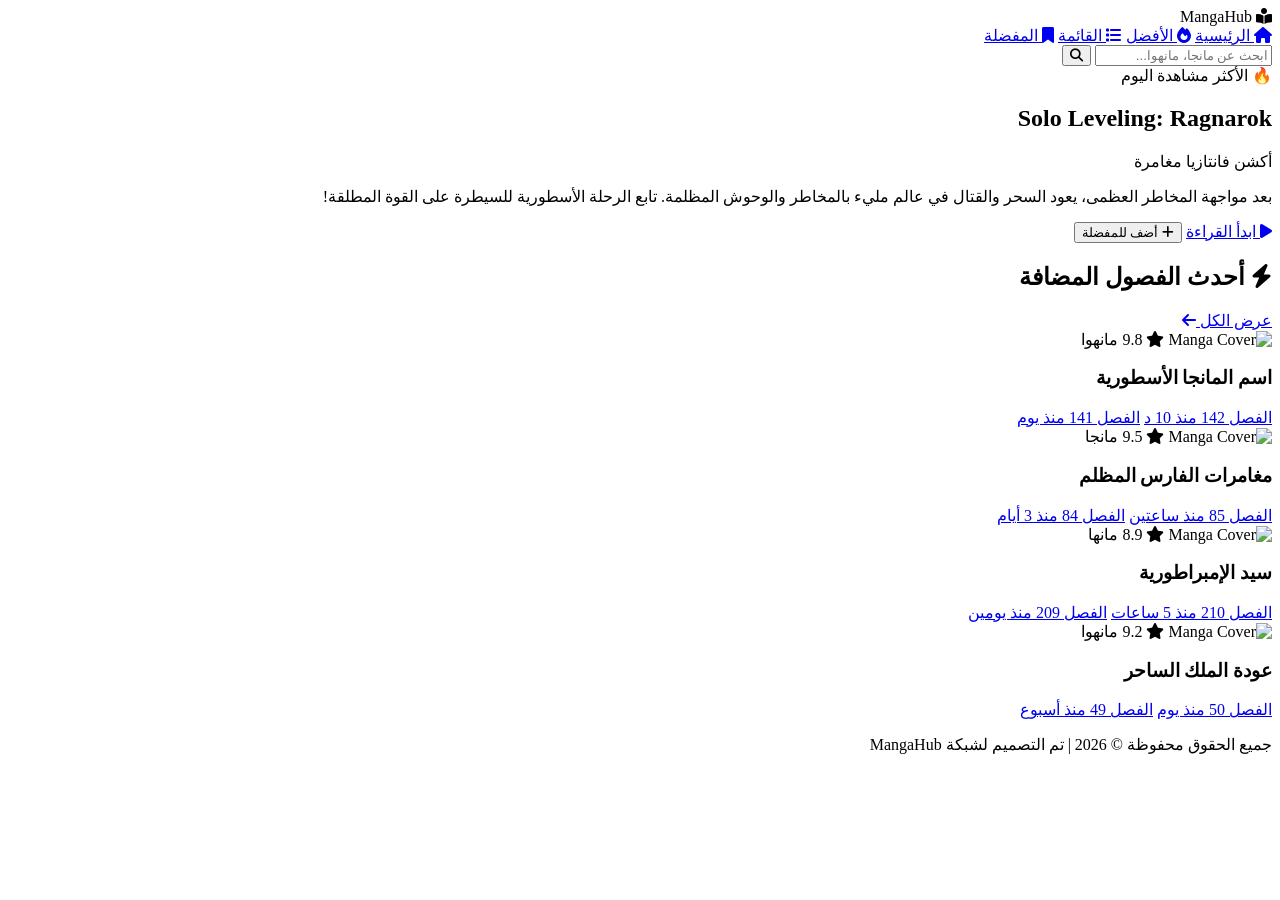
==== index.html @ 069391b8 "Create index.html" ====
<!DOCTYPE html>
<html lang="ar" dir="rtl">
<head>
    <meta charset="UTF-8">
    <meta name="viewport" content="width=device-width, initial-scale=1.0">
    <title>عالم المانجا | Manga World</title>
    <!-- ملف التنسيق الخارجي -->
    <link rel="stylesheet" href="style.css">
    <!-- مكتبة الأيقونات FontAwesome -->
    <link rel="stylesheet" href="https://cdnjs.cloudflare.com/ajax/libs/font-awesome/6.4.0/css/all.min.css">
</head>
<body>

    <!-- الهيدر / شريط التنقل -->
    <header class="navbar">
        <div class="logo">
            <i class="fa-solid fa-book-open-reader"></i>
            <span>Manga<span>Hub</span></span>
        </div>
        <nav class="nav-links">
            <a href="#" class="active"><i class="fa-solid fa-house"></i> الرئيسية</a>
            <a href="#"><i class="fa-solid fa-fire"></i> الأفضل</a>
            <a href="#"><i class="fa-solid fa-list"></i> القائمة</a>
            <a href="#"><i class="fa-solid fa-bookmark"></i> المفضلة</a>
        </nav>
        <div class="search-bar">
            <input type="text" id="searchInput" placeholder="ابحث عن مانجا، مانهوا...">
            <button id="searchBtn"><i class="fa-solid fa-magnifying-glass"></i></button>
        </div>
    </header>

    <!-- قسم المانجا المميزة (Hero Section) -->
    <section class="hero">
        <div class="hero-overlay"></div>
        <div class="hero-content">
            <span class="badge">🔥 الأكثر مشاهدة اليوم</span>
            <h1>Solo Leveling: Ragnarok</h1>
            <p class="genres"><span>أكشن</span> <span>فانتازيا</span> <span>مغامرة</span></p>
            <p class="description">
                بعد مواجهة المخاطر العظمى، يعود السحر والقتال في عالم مليء بالمخاطر والوحوش المظلمة. تابع الرحلة الأسطورية للسيطرة على القوة المطلقة!
            </p>
            <div class="hero-buttons">
                <a href="#" class="btn btn-primary"><i class="fa-solid fa-play"></i> ابدأ القراءة</a>
                <button class="btn btn-secondary bookmark-btn"><i class="fa-solid fa-plus"></i> أضف للمفضلة</button>
            </div>
        </div>
    </section>

    <!-- قسم شبكة المانجا (Latest Releases) -->
    <main class="container">
        <div class="section-header">
            <h2><i class="fa-solid fa-bolt"></i> أحدث الفصول المضافة</h2>
            <a href="#" class="view-all">عرض الكل <i class="fa-solid fa-arrow-left"></i></a>
        </div>

        <div class="manga-grid">
            <!-- كارت مانجا 1 -->
            <div class="manga-card">
                <div class="card-image">
                    <img src="https://picsum.photos/300/420?random=1" alt="Manga Cover">
                    <span class="rating"><i class="fa-solid fa-star"></i> 9.8</span>
                    <span class="type-tag">مانهوا</span>
                </div>
                <div class="card-info">
                    <h3>اسم المانجا الأسطورية</h3>
                    <div class="chapters-list">
                        <a href="#">الفصل 142 <span class="time">منذ 10 د</span></a>
                        <a href="#">الفصل 141 <span class="time">منذ يوم</span></a>
                    </div>
                </div>
            </div>

            <!-- كارت مانجا 2 -->
            <div class="manga-card">
                <div class="card-image">
                    <img src="https://picsum.photos/300/420?random=2" alt="Manga Cover">
                    <span class="rating"><i class="fa-solid fa-star"></i> 9.5</span>
                    <span class="type-tag">مانجا</span>
                </div>
                <div class="card-info">
                    <h3>مغامرات الفارس المظلم</h3>
                    <div class="chapters-list">
                        <a href="#">الفصل 85 <span class="time">منذ ساعتين</span></a>
                        <a href="#">الفصل 84 <span class="time">منذ 3 أيام</span></a>
                    </div>
                </div>
            </div>

            <!-- كارت مانجا 3 -->
            <div class="manga-card">
                <div class="card-image">
                    <img src="https://picsum.photos/300/420?random=3" alt="Manga Cover">
                    <span class="rating"><i class="fa-solid fa-star"></i> 8.9</span>
                    <span class="type-tag">مانها</span>
                </div>
                <div class="card-info">
                    <h3>سيد الإمبراطورية</h3>
                    <div class="chapters-list">
                        <a href="#">الفصل 210 <span class="time">منذ 5 ساعات</span></a>
                        <a href="#">الفصل 209 <span class="time">منذ يومين</span></a>
                    </div>
                </div>
            </div>

            <!-- كارت مانجا 4 -->
            <div class="manga-card">
                <div class="card-image">
                    <img src="https://picsum.photos/300/420?random=4" alt="Manga Cover">
                    <span class="rating"><i class="fa-solid fa-star"></i> 9.2</span>
                    <span class="type-tag">مانهوا</span>
                </div>
                <div class="card-info">
                    <h3>عودة الملك الساحر</h3>
                    <div class="chapters-list">
                        <a href="#">الفصل 50 <span class="time">منذ يوم</span></a>
                        <a href="#">الفصل 49 <span class="time">منذ أسبوع</span></a>
                    </div>
                </div>
            </div>
        </div>
    </main>

    <!-- الفوتر -->
    <footer>
        <p>جميع الحقوق محفوظة &copy; 2026 | تم التصميم لشبكة MangaHub</p>
    </footer>

    <!-- ملف السكريبت الخارجي -->
    <script src="script.js"></script>
</body>
              </html>
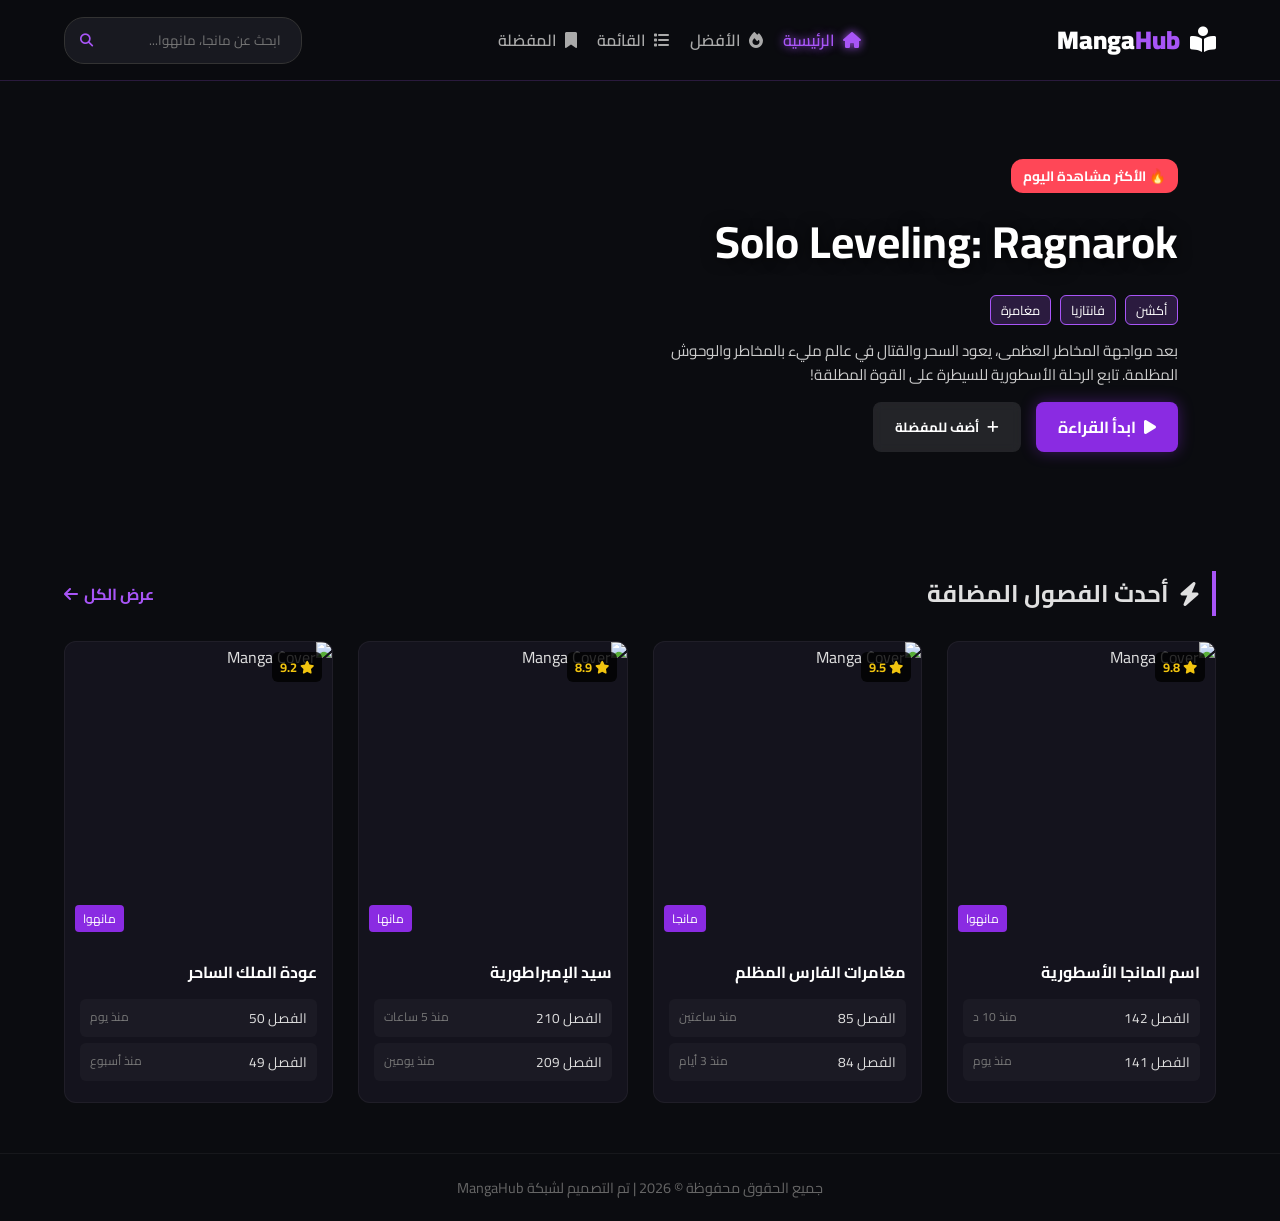
==== commit cac90d72: "Update index.html" ====
--- a/index.html
+++ b/index.html
@@ -128,4 +128,4 @@
     <!-- ملف السكريبت الخارجي -->
     <script src="script.js"></script>
 </body>
-              </html>
+</html>
--- a/style.css
+++ b/style.css
@@ -0,0 +1,312 @@
+@import url('https://fonts.googleapis.com/css2?family=Cairo:wght@400;600;700;900&display=swap');
+
+:root {
+    --bg-color: #0b0c10;
+    --card-bg: rgba(25, 22, 34, 0.75);
+    --primary-purple: #8a2be2;
+    --neon-glow: #a855f7;
+    --text-color: #e0e0e0;
+    --accent-red: #ff4757;
+}
+
+* {
+    box-sizing: border-box;
+    margin: 0;
+    padding: 0;
+    font-family: 'Cairo', sans-serif;
+}
+
+body {
+    background-color: var(--bg-color);
+    color: var(--text-color);
+    overflow-x: hidden;
+}
+
+/* Navbar */
+.navbar {
+    display: flex;
+    justify-content: space-between;
+    align-items: center;
+    padding: 1rem 5%;
+    background: rgba(11, 12, 16, 0.85);
+    backdrop-filter: blur(12px);
+    position: sticky;
+    top: 0;
+    z-index: 1000;
+    border-bottom: 1px solid rgba(168, 85, 247, 0.2);
+}
+
+.logo {
+    font-size: 1.6rem;
+    font-weight: 900;
+    color: #fff;
+    display: flex;
+    align-items: center;
+    gap: 10px;
+}
+
+.logo span span {
+    color: var(--neon-glow);
+}
+
+.nav-links {
+    display: flex;
+    gap: 20px;
+}
+
+.nav-links a {
+    color: #aaa;
+    text-decoration: none;
+    font-weight: 600;
+    transition: 0.3s;
+    display: flex;
+    align-items: center;
+    gap: 8px;
+}
+
+.nav-links a:hover, .nav-links a.active {
+    color: var(--neon-glow);
+    text-shadow: 0 0 10px var(--neon-glow);
+}
+
+.search-bar {
+    display: flex;
+    background: #181920;
+    border: 1px solid #333;
+    border-radius: 20px;
+    padding: 5px 15px;
+}
+
+.search-bar input {
+    background: transparent;
+    border: none;
+    outline: none;
+    color: #fff;
+    padding: 5px;
+}
+
+.search-bar button {
+    background: transparent;
+    border: none;
+    color: var(--neon-glow);
+    cursor: pointer;
+}
+
+/* Hero Section */
+.hero {
+    position: relative;
+    height: 450px;
+    background: url('https://picsum.photos/1200/500?random=10') center/cover no-repeat;
+    display: flex;
+    align-items: center;
+    padding: 0 8%;
+    margin-bottom: 40px;
+}
+
+.hero-overlay {
+    position: absolute;
+    top: 0; left: 0; right: 0; bottom: 0;
+    background: linear-gradient(90deg, var(--bg-color) 20%, rgba(11,12,16,0.6) 60%, transparent 100%);
+}
+
+.hero-content {
+    position: relative;
+    z-index: 2;
+    max-width: 550px;
+}
+
+.badge {
+    background: var(--accent-red);
+    color: #fff;
+    padding: 4px 12px;
+    border-radius: 12px;
+    font-size: 0.85rem;
+    font-weight: bold;
+}
+
+.hero-content h1 {
+    font-size: 2.8rem;
+    margin: 10px 0;
+    color: #fff;
+    text-shadow: 0 0 15px rgba(0,0,0,0.8);
+}
+
+.genres span {
+    background: rgba(168, 85, 247, 0.2);
+    border: 1px solid var(--neon-glow);
+    color: #fff;
+    padding: 2px 10px;
+    border-radius: 6px;
+    font-size: 0.8rem;
+    margin-left: 5px;
+}
+
+.description {
+    color: #ccc;
+    margin: 15px 0;
+    font-size: 0.95rem;
+    line-height: 1.6;
+}
+
+.hero-buttons {
+    display: flex;
+    gap: 15px;
+}
+
+.btn {
+    padding: 10px 22px;
+    border-radius: 8px;
+    text-decoration: none;
+    font-weight: bold;
+    transition: 0.3s;
+    display: inline-flex;
+    align-items: center;
+    gap: 8px;
+    border: none;
+    cursor: pointer;
+}
+
+.btn-primary {
+    background: var(--primary-purple);
+    color: #fff;
+    box-shadow: 0 0 15px rgba(138, 43, 226, 0.4);
+}
+
+.btn-primary:hover {
+    background: var(--neon-glow);
+    box-shadow: 0 0 20px var(--neon-glow);
+}
+
+.btn-secondary {
+    background: rgba(255,255,255,0.1);
+    color: #fff;
+    backdrop-filter: blur(5px);
+}
+
+/* Grid Section */
+.container {
+    padding: 0 5%;
+}
+
+.section-header {
+    display: flex;
+    justify-content: space-between;
+    align-items: center;
+    margin-bottom: 25px;
+    border-right: 4px solid var(--neon-glow);
+    padding-right: 12px;
+}
+
+.section-header h2 {
+    display: flex;
+    align-items: center;
+    gap: 10px;
+}
+
+.view-all {
+    color: var(--neon-glow);
+    text-decoration: none;
+    font-weight: bold;
+    display: flex;
+    align-items: center;
+    gap: 6px;
+}
+
+.manga-grid {
+    display: grid;
+    grid-template-columns: repeat(auto-fill, minmax(220px, 1fr));
+    gap: 25px;
+}
+
+.manga-card {
+    background: var(--card-bg);
+    border-radius: 12px;
+    overflow: hidden;
+    border: 1px solid rgba(255,255,255,0.05);
+    transition: transform 0.3s, box-shadow 0.3s;
+}
+
+.manga-card:hover {
+    transform: translateY(-8px);
+    box-shadow: 0 10px 20px rgba(168, 85, 247, 0.2);
+    border-color: rgba(168, 85, 247, 0.4);
+}
+
+.card-image {
+    position: relative;
+    height: 300px;
+}
+
+.card-image img {
+    width: 100%;
+    height: 100%;
+    object-fit: cover;
+}
+
+.rating {
+    position: absolute;
+    top: 10px;
+    right: 10px;
+    background: rgba(0,0,0,0.8);
+    color: #f1c40f;
+    padding: 3px 8px;
+    border-radius: 6px;
+    font-size: 0.8rem;
+    font-weight: bold;
+}
+
+.type-tag {
+    position: absolute;
+    bottom: 10px;
+    left: 10px;
+    background: var(--primary-purple);
+    color: #fff;
+    padding: 2px 8px;
+    border-radius: 4px;
+    font-size: 0.75rem;
+}
+
+.card-info {
+    padding: 15px;
+}
+
+.card-info h3 {
+    font-size: 1rem;
+    color: #fff;
+    margin-bottom: 12px;
+    white-space: nowrap;
+    overflow: hidden;
+    text-overflow: ellipsis;
+}
+
+.chapters-list a {
+    display: flex;
+    justify-content: space-between;
+    background: rgba(255,255,255,0.03);
+    color: #ddd;
+    text-decoration: none;
+    padding: 6px 10px;
+    border-radius: 6px;
+    font-size: 0.85rem;
+    margin-bottom: 6px;
+    transition: 0.2s;
+}
+
+.chapters-list a:hover {
+    background: rgba(168, 85, 247, 0.2);
+    color: #fff;
+}
+
+.chapters-list .time {
+    color: #777;
+    font-size: 0.75rem;
+}
+
+footer {
+    text-align: center;
+    padding: 20px;
+    margin-top: 50px;
+    border-top: 1px solid rgba(255,255,255,0.05);
+    color: #666;
+    font-size: 0.9rem;
+}
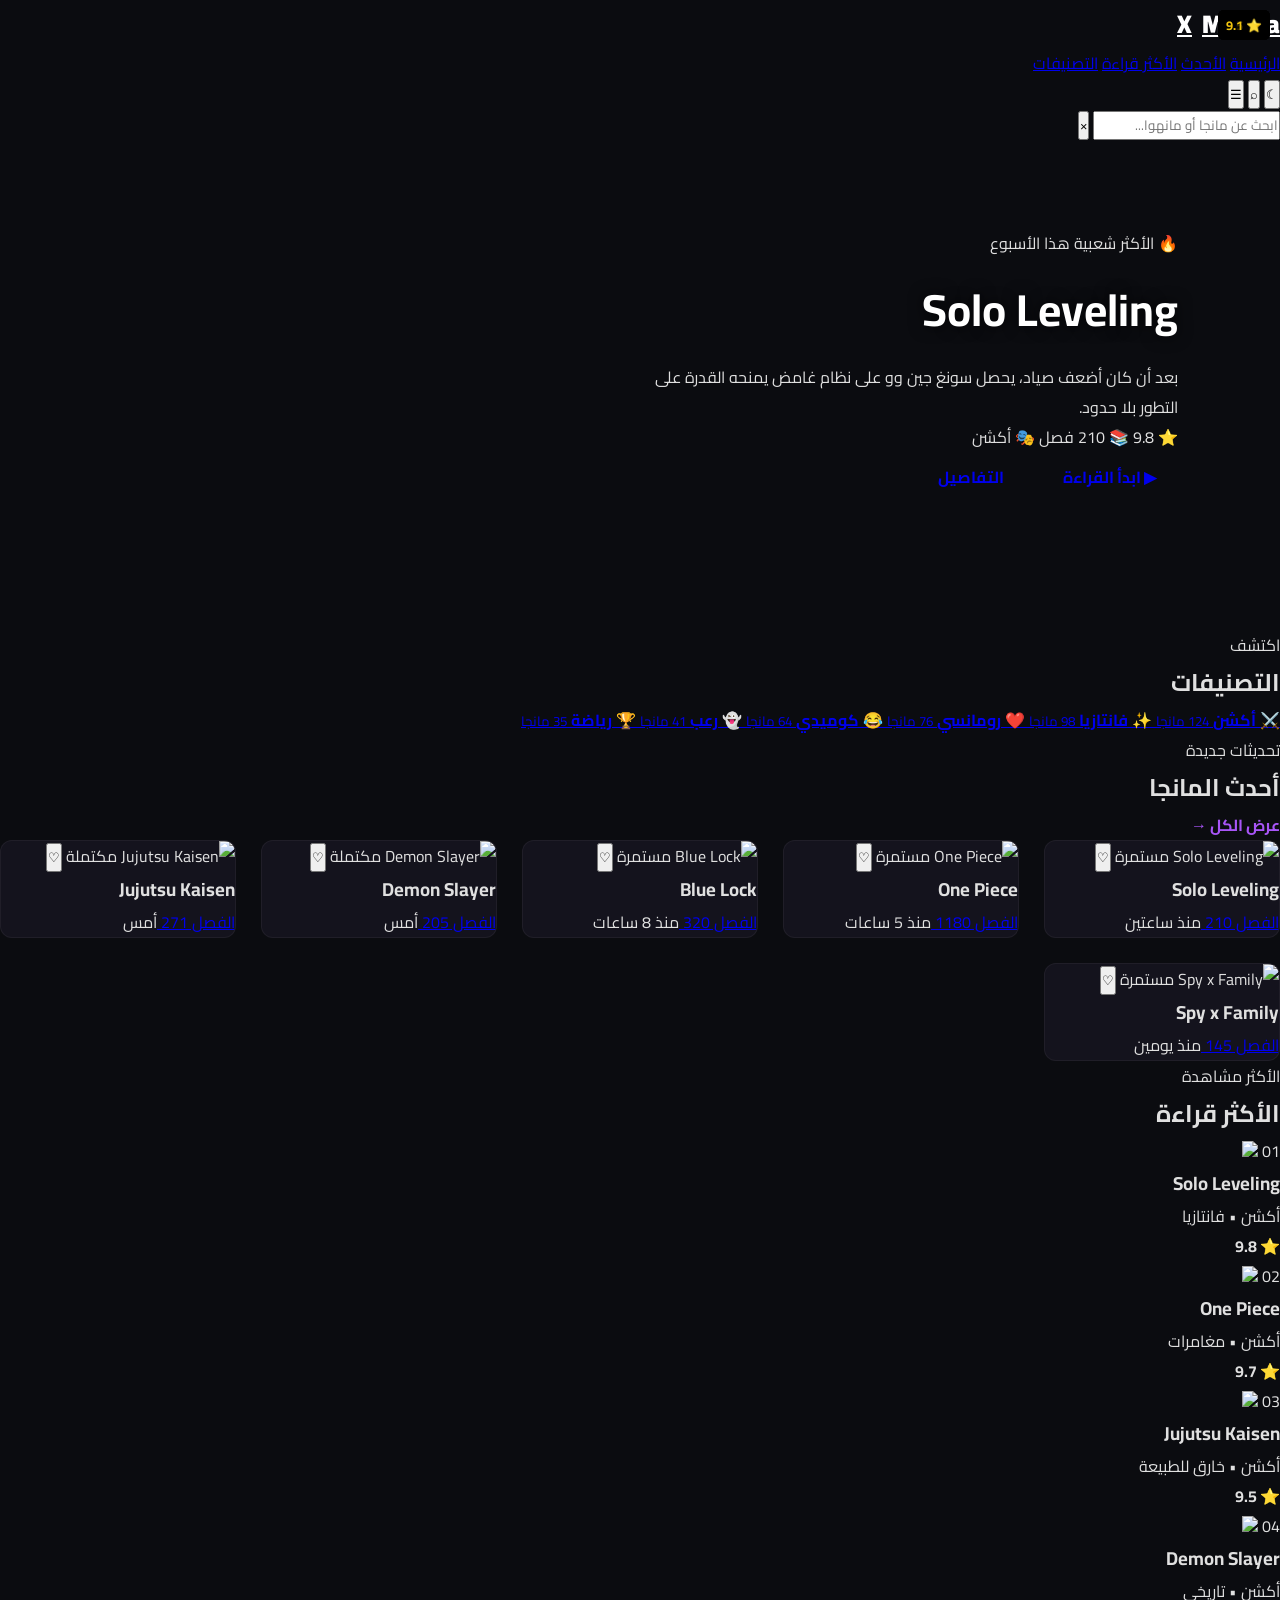
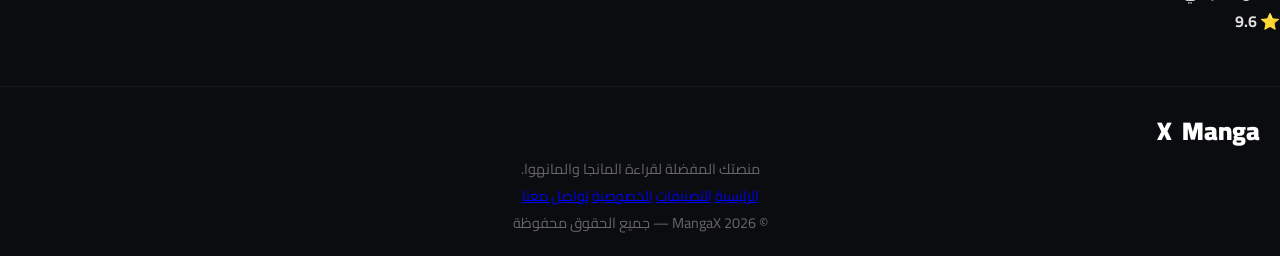
==== commit 4c15c8cc: "Update index.html" ====
--- a/index.html
+++ b/index.html
@@ -1,131 +1,628 @@
 <!DOCTYPE html>
 <html lang="ar" dir="rtl">
 <head>
-    <meta charset="UTF-8">
-    <meta name="viewport" content="width=device-width, initial-scale=1.0">
-    <title>عالم المانجا | Manga World</title>
-    <!-- ملف التنسيق الخارجي -->
-    <link rel="stylesheet" href="style.css">
-    <!-- مكتبة الأيقونات FontAwesome -->
-    <link rel="stylesheet" href="https://cdnjs.cloudflare.com/ajax/libs/font-awesome/6.4.0/css/all.min.css">
+  <meta charset="UTF-8">
+  <meta name="viewport" content="width=device-width, initial-scale=1.0">
+  <meta name="theme-color" content="#8b5cf6">
+
+  <title>MangaX - عالم المانجا</title>
+
+  <link rel="stylesheet" href="style.css">
 </head>
+
 <body>
 
-    <!-- الهيدر / شريط التنقل -->
-    <header class="navbar">
+  <!-- ================= HEADER ================= -->
+
+  <header class="header">
+
+    <div class="header-inner">
+
+      <a href="#" class="logo">
+        Manga<span>X</span>
+      </a>
+
+      <nav class="navigation">
+
+        <a href="#home" class="active">الرئيسية</a>
+        <a href="#latest">الأحدث</a>
+        <a href="#popular">الأكثر قراءة</a>
+        <a href="#categories">التصنيفات</a>
+
+      </nav>
+
+      <div class="header-actions">
+
+        <button class="icon-btn" id="themeBtn" title="تغيير المظهر">
+          ☾
+        </button>
+
+        <button class="icon-btn search-toggle" id="searchToggle">
+          ⌕
+        </button>
+
+        <button class="menu-btn" id="menuBtn">
+          ☰
+        </button>
+
+      </div>
+
+    </div>
+
+  </header>
+
+
+  <!-- ================= SEARCH ================= -->
+
+  <div class="search-panel" id="searchPanel">
+
+    <div class="search-container">
+
+      <input
+        type="text"
+        id="searchInput"
+        placeholder="ابحث عن مانجا أو مانهوا..."
+      >
+
+      <button id="clearSearch">×</button>
+
+    </div>
+
+  </div>
+
+
+  <!-- ================= HERO ================= -->
+
+  <main>
+
+    <section class="hero" id="home">
+
+      <div class="hero-background"></div>
+
+      <div class="hero-content">
+
+        <div class="hero-badge">
+          🔥 الأكثر شعبية هذا الأسبوع
+        </div>
+
+        <h1>
+          Solo Leveling
+        </h1>
+
+        <p>
+          بعد أن كان أضعف صياد، يحصل سونغ جين وو
+          على نظام غامض يمنحه القدرة على التطور
+          بلا حدود.
+        </p>
+
+        <div class="hero-info">
+
+          <span>⭐ 9.8</span>
+          <span>📚 210 فصل</span>
+          <span>🎭 أكشن</span>
+
+        </div>
+
+        <div class="hero-buttons">
+
+          <a href="reader.html" class="btn primary">
+            ▶ ابدأ القراءة
+          </a>
+
+          <a href="#details" class="btn secondary">
+            التفاصيل
+          </a>
+
+        </div>
+
+      </div>
+
+    </section>
+
+
+    <!-- ================= CATEGORIES ================= -->
+
+    <section class="section" id="categories">
+
+      <div class="section-heading">
+
+        <div>
+          <span class="small-title">اكتشف</span>
+          <h2>التصنيفات</h2>
+        </div>
+
+      </div>
+
+      <div class="category-grid">
+
+        <a href="#" class="category-card">
+          <span>⚔️</span>
+          <strong>أكشن</strong>
+          <small>124 مانجا</small>
+        </a>
+
+        <a href="#" class="category-card">
+          <span>✨</span>
+          <strong>فانتازيا</strong>
+          <small>98 مانجا</small>
+        </a>
+
+        <a href="#" class="category-card">
+          <span>❤️</span>
+          <strong>رومانسي</strong>
+          <small>76 مانجا</small>
+        </a>
+
+        <a href="#" class="category-card">
+          <span>😂</span>
+          <strong>كوميدي</strong>
+          <small>64 مانجا</small>
+        </a>
+
+        <a href="#" class="category-card">
+          <span>👻</span>
+          <strong>رعب</strong>
+          <small>41 مانجا</small>
+        </a>
+
+        <a href="#" class="category-card">
+          <span>🏆</span>
+          <strong>رياضة</strong>
+          <small>35 مانجا</small>
+        </a>
+
+      </div>
+
+    </section>
+
+
+    <!-- ================= LATEST ================= -->
+
+    <section class="section" id="latest">
+
+      <div class="section-heading">
+
+        <div>
+          <span class="small-title">تحديثات جديدة</span>
+          <h2>أحدث المانجا</h2>
+        </div>
+
+        <a href="#" class="view-all">
+          عرض الكل →
+        </a>
+
+      </div>
+
+
+      <div class="manga-grid" id="mangaGrid">
+
+        <!-- Manga 1 -->
+
+        <article
+          class="manga-card"
+          data-title="Solo Leveling"
+          data-category="action"
+        >
+
+          <div class="cover-container">
+
+            <img
+              src="https://picsum.photos/500/750?random=21"
+              alt="Solo Leveling"
+            >
+
+            <span class="status ongoing">
+              مستمرة
+            </span>
+
+            <button class="favorite">
+              ♡
+            </button>
+
+          </div>
+
+          <div class="manga-content">
+
+            <h3>Solo Leveling</h3>
+
+            <div class="rating">
+              ⭐ 9.8
+            </div>
+
+            <div class="chapters">
+
+              <a href="reader.html">
+                الفصل 210
+              </a>
+
+              <span>منذ ساعتين</span>
+
+            </div>
+
+          </div>
+
+        </article>
+
+
+        <!-- Manga 2 -->
+
+        <article
+          class="manga-card"
+          data-title="One Piece"
+          data-category="action"
+        >
+
+          <div class="cover-container">
+
+            <img
+              src="https://picsum.photos/500/750?random=22"
+              alt="One Piece"
+            >
+
+            <span class="status ongoing">
+              مستمرة
+            </span>
+
+            <button class="favorite">
+              ♡
+            </button>
+
+          </div>
+
+          <div class="manga-content">
+
+            <h3>One Piece</h3>
+
+            <div class="rating">
+              ⭐ 9.7
+            </div>
+
+            <div class="chapters">
+
+              <a href="reader.html">
+                الفصل 1180
+              </a>
+
+              <span>منذ 5 ساعات</span>
+
+            </div>
+
+          </div>
+
+        </article>
+
+
+        <!-- Manga 3 -->
+
+        <article
+          class="manga-card"
+          data-title="Blue Lock"
+          data-category="sports"
+        >
+
+          <div class="cover-container">
+
+            <img
+              src="https://picsum.photos/500/750?random=23"
+              alt="Blue Lock"
+            >
+
+            <span class="status ongoing">
+              مستمرة
+            </span>
+
+            <button class="favorite">
+              ♡
+            </button>
+
+          </div>
+
+          <div class="manga-content">
+
+            <h3>Blue Lock</h3>
+
+            <div class="rating">
+              ⭐ 9.4
+            </div>
+
+            <div class="chapters">
+
+              <a href="reader.html">
+                الفصل 320
+              </a>
+
+              <span>منذ 8 ساعات</span>
+
+            </div>
+
+          </div>
+
+        </article>
+
+
+        <!-- Manga 4 -->
+
+        <article
+          class="manga-card"
+          data-title="Demon Slayer"
+          data-category="action"
+        >
+
+          <div class="cover-container">
+
+            <img
+              src="https://picsum.photos/500/750?random=24"
+              alt="Demon Slayer"
+            >
+
+            <span class="status completed">
+              مكتملة
+            </span>
+
+            <button class="favorite">
+              ♡
+            </button>
+
+          </div>
+
+          <div class="manga-content">
+
+            <h3>Demon Slayer</h3>
+
+            <div class="rating">
+              ⭐ 9.6
+            </div>
+
+            <div class="chapters">
+
+              <a href="reader.html">
+                الفصل 205
+              </a>
+
+              <span>أمس</span>
+
+            </div>
+
+          </div>
+
+        </article>
+
+
+        <!-- Manga 5 -->
+
+        <article
+          class="manga-card"
+          data-title="Jujutsu Kaisen"
+          data-category="action"
+        >
+
+          <div class="cover-container">
+
+            <img
+              src="https://picsum.photos/500/750?random=25"
+              alt="Jujutsu Kaisen"
+            >
+
+            <span class="status completed">
+              مكتملة
+            </span>
+
+            <button class="favorite">
+              ♡
+            </button>
+
+          </div>
+
+          <div class="manga-content">
+
+            <h3>Jujutsu Kaisen</h3>
+
+            <div class="rating">
+              ⭐ 9.5
+            </div>
+
+            <div class="chapters">
+
+              <a href="reader.html">
+                الفصل 271
+              </a>
+
+              <span>أمس</span>
+
+            </div>
+
+          </div>
+
+        </article>
+
+
+        <!-- Manga 6 -->
+
+        <article
+          class="manga-card"
+          data-title="Spy x Family"
+          data-category="comedy"
+        >
+
+          <div class="cover-container">
+
+            <img
+              src="https://picsum.photos/500/750?random=26"
+              alt="Spy x Family"
+            >
+
+            <span class="status ongoing">
+              مستمرة
+            </span>
+
+            <button class="favorite">
+              ♡
+            </button>
+
+          </div>
+
+          <div class="manga-content">
+
+            <h3>Spy x Family</h3>
+
+            <div class="rating">
+              ⭐ 9.1
+            </div>
+
+            <div class="chapters">
+
+              <a href="reader.html">
+                الفصل 145
+              </a>
+
+              <span>منذ يومين</span>
+
+            </div>
+
+          </div>
+
+        </article>
+
+      </div>
+
+    </section>
+
+
+    <!-- ================= POPULAR ================= -->
+
+    <section class="section" id="popular">
+
+      <div class="section-heading">
+
+        <div>
+          <span class="small-title">الأكثر مشاهدة</span>
+          <h2>الأكثر قراءة</h2>
+        </div>
+
+      </div>
+
+
+      <div class="popular-list">
+
+        <div class="popular-item">
+
+          <span class="rank">01</span>
+
+          <img src="https://picsum.photos/150/220?random=31">
+
+          <div>
+
+            <h3>Solo Leveling</h3>
+
+            <p>أكشن • فانتازيا</p>
+
+            <strong>⭐ 9.8</strong>
+
+          </div>
+
+        </div>
+
+
+        <div class="popular-item">
+
+          <span class="rank">02</span>
+
+          <img src="https://picsum.photos/150/220?random=32">
+
+          <div>
+
+            <h3>One Piece</h3>
+
+            <p>أكشن • مغامرات</p>
+
+            <strong>⭐ 9.7</strong>
+
+          </div>
+
+        </div>
+
+
+        <div class="popular-item">
+
+          <span class="rank">03</span>
+
+          <img src="https://picsum.photos/150/220?random=33">
+
+          <div>
+
+            <h3>Jujutsu Kaisen</h3>
+
+            <p>أكشن • خارق للطبيعة</p>
+
+            <strong>⭐ 9.5</strong>
+
+          </div>
+
+        </div>
+
+
+        <div class="popular-item">
+
+          <span class="rank">04</span>
+
+          <img src="https://picsum.photos/150/220?random=34">
+
+          <div>
+
+            <h3>Demon Slayer</h3>
+
+            <p>أكشن • تاريخي</p>
+
+            <strong>⭐ 9.6</strong>
+
+          </div>
+
+        </div>
+
+      </div>
+
+    </section>
+
+  </main>
+
+
+  <!-- ================= FOOTER ================= -->
+
+  <footer>
+
+    <div class="footer-inner">
+
+      <div>
+
         <div class="logo">
-            <i class="fa-solid fa-book-open-reader"></i>
-            <span>Manga<span>Hub</span></span>
-        </div>
-        <nav class="nav-links">
-            <a href="#" class="active"><i class="fa-solid fa-house"></i> الرئيسية</a>
-            <a href="#"><i class="fa-solid fa-fire"></i> الأفضل</a>
-            <a href="#"><i class="fa-solid fa-list"></i> القائمة</a>
-            <a href="#"><i class="fa-solid fa-bookmark"></i> المفضلة</a>
-        </nav>
-        <div class="search-bar">
-            <input type="text" id="searchInput" placeholder="ابحث عن مانجا، مانهوا...">
-            <button id="searchBtn"><i class="fa-solid fa-magnifying-glass"></i></button>
-        </div>
-    </header>
-
-    <!-- قسم المانجا المميزة (Hero Section) -->
-    <section class="hero">
-        <div class="hero-overlay"></div>
-        <div class="hero-content">
-            <span class="badge">🔥 الأكثر مشاهدة اليوم</span>
-            <h1>Solo Leveling: Ragnarok</h1>
-            <p class="genres"><span>أكشن</span> <span>فانتازيا</span> <span>مغامرة</span></p>
-            <p class="description">
-                بعد مواجهة المخاطر العظمى، يعود السحر والقتال في عالم مليء بالمخاطر والوحوش المظلمة. تابع الرحلة الأسطورية للسيطرة على القوة المطلقة!
-            </p>
-            <div class="hero-buttons">
-                <a href="#" class="btn btn-primary"><i class="fa-solid fa-play"></i> ابدأ القراءة</a>
-                <button class="btn btn-secondary bookmark-btn"><i class="fa-solid fa-plus"></i> أضف للمفضلة</button>
-            </div>
-        </div>
-    </section>
-
-    <!-- قسم شبكة المانجا (Latest Releases) -->
-    <main class="container">
-        <div class="section-header">
-            <h2><i class="fa-solid fa-bolt"></i> أحدث الفصول المضافة</h2>
-            <a href="#" class="view-all">عرض الكل <i class="fa-solid fa-arrow-left"></i></a>
-        </div>
-
-        <div class="manga-grid">
-            <!-- كارت مانجا 1 -->
-            <div class="manga-card">
-                <div class="card-image">
-                    <img src="https://picsum.photos/300/420?random=1" alt="Manga Cover">
-                    <span class="rating"><i class="fa-solid fa-star"></i> 9.8</span>
-                    <span class="type-tag">مانهوا</span>
-                </div>
-                <div class="card-info">
-                    <h3>اسم المانجا الأسطورية</h3>
-                    <div class="chapters-list">
-                        <a href="#">الفصل 142 <span class="time">منذ 10 د</span></a>
-                        <a href="#">الفصل 141 <span class="time">منذ يوم</span></a>
-                    </div>
-                </div>
-            </div>
-
-            <!-- كارت مانجا 2 -->
-            <div class="manga-card">
-                <div class="card-image">
-                    <img src="https://picsum.photos/300/420?random=2" alt="Manga Cover">
-                    <span class="rating"><i class="fa-solid fa-star"></i> 9.5</span>
-                    <span class="type-tag">مانجا</span>
-                </div>
-                <div class="card-info">
-                    <h3>مغامرات الفارس المظلم</h3>
-                    <div class="chapters-list">
-                        <a href="#">الفصل 85 <span class="time">منذ ساعتين</span></a>
-                        <a href="#">الفصل 84 <span class="time">منذ 3 أيام</span></a>
-                    </div>
-                </div>
-            </div>
-
-            <!-- كارت مانجا 3 -->
-            <div class="manga-card">
-                <div class="card-image">
-                    <img src="https://picsum.photos/300/420?random=3" alt="Manga Cover">
-                    <span class="rating"><i class="fa-solid fa-star"></i> 8.9</span>
-                    <span class="type-tag">مانها</span>
-                </div>
-                <div class="card-info">
-                    <h3>سيد الإمبراطورية</h3>
-                    <div class="chapters-list">
-                        <a href="#">الفصل 210 <span class="time">منذ 5 ساعات</span></a>
-                        <a href="#">الفصل 209 <span class="time">منذ يومين</span></a>
-                    </div>
-                </div>
-            </div>
-
-            <!-- كارت مانجا 4 -->
-            <div class="manga-card">
-                <div class="card-image">
-                    <img src="https://picsum.photos/300/420?random=4" alt="Manga Cover">
-                    <span class="rating"><i class="fa-solid fa-star"></i> 9.2</span>
-                    <span class="type-tag">مانهوا</span>
-                </div>
-                <div class="card-info">
-                    <h3>عودة الملك الساحر</h3>
-                    <div class="chapters-list">
-                        <a href="#">الفصل 50 <span class="time">منذ يوم</span></a>
-                        <a href="#">الفصل 49 <span class="time">منذ أسبوع</span></a>
-                    </div>
-                </div>
-            </div>
-        </div>
-    </main>
-
-    <!-- الفوتر -->
-    <footer>
-        <p>جميع الحقوق محفوظة &copy; 2026 | تم التصميم لشبكة MangaHub</p>
-    </footer>
-
-    <!-- ملف السكريبت الخارجي -->
-    <script src="script.js"></script>
+          Manga<span>X</span>
+        </div>
+
+        <p>
+          منصتك المفضلة لقراءة المانجا والمانهوا.
+        </p>
+
+      </div>
+
+      <div class="footer-links">
+
+        <a href="#">الرئيسية</a>
+        <a href="#">التصنيفات</a>
+        <a href="#">الخصوصية</a>
+        <a href="#">تواصل معنا</a>
+
+      </div>
+
+    </div>
+
+    <div class="copyright">
+      © 2026 MangaX — جميع الحقوق محفوظة
+    </div>
+
+  </footer>
+
+
+  <script src="app.js"></script>
+
 </body>
 </html>
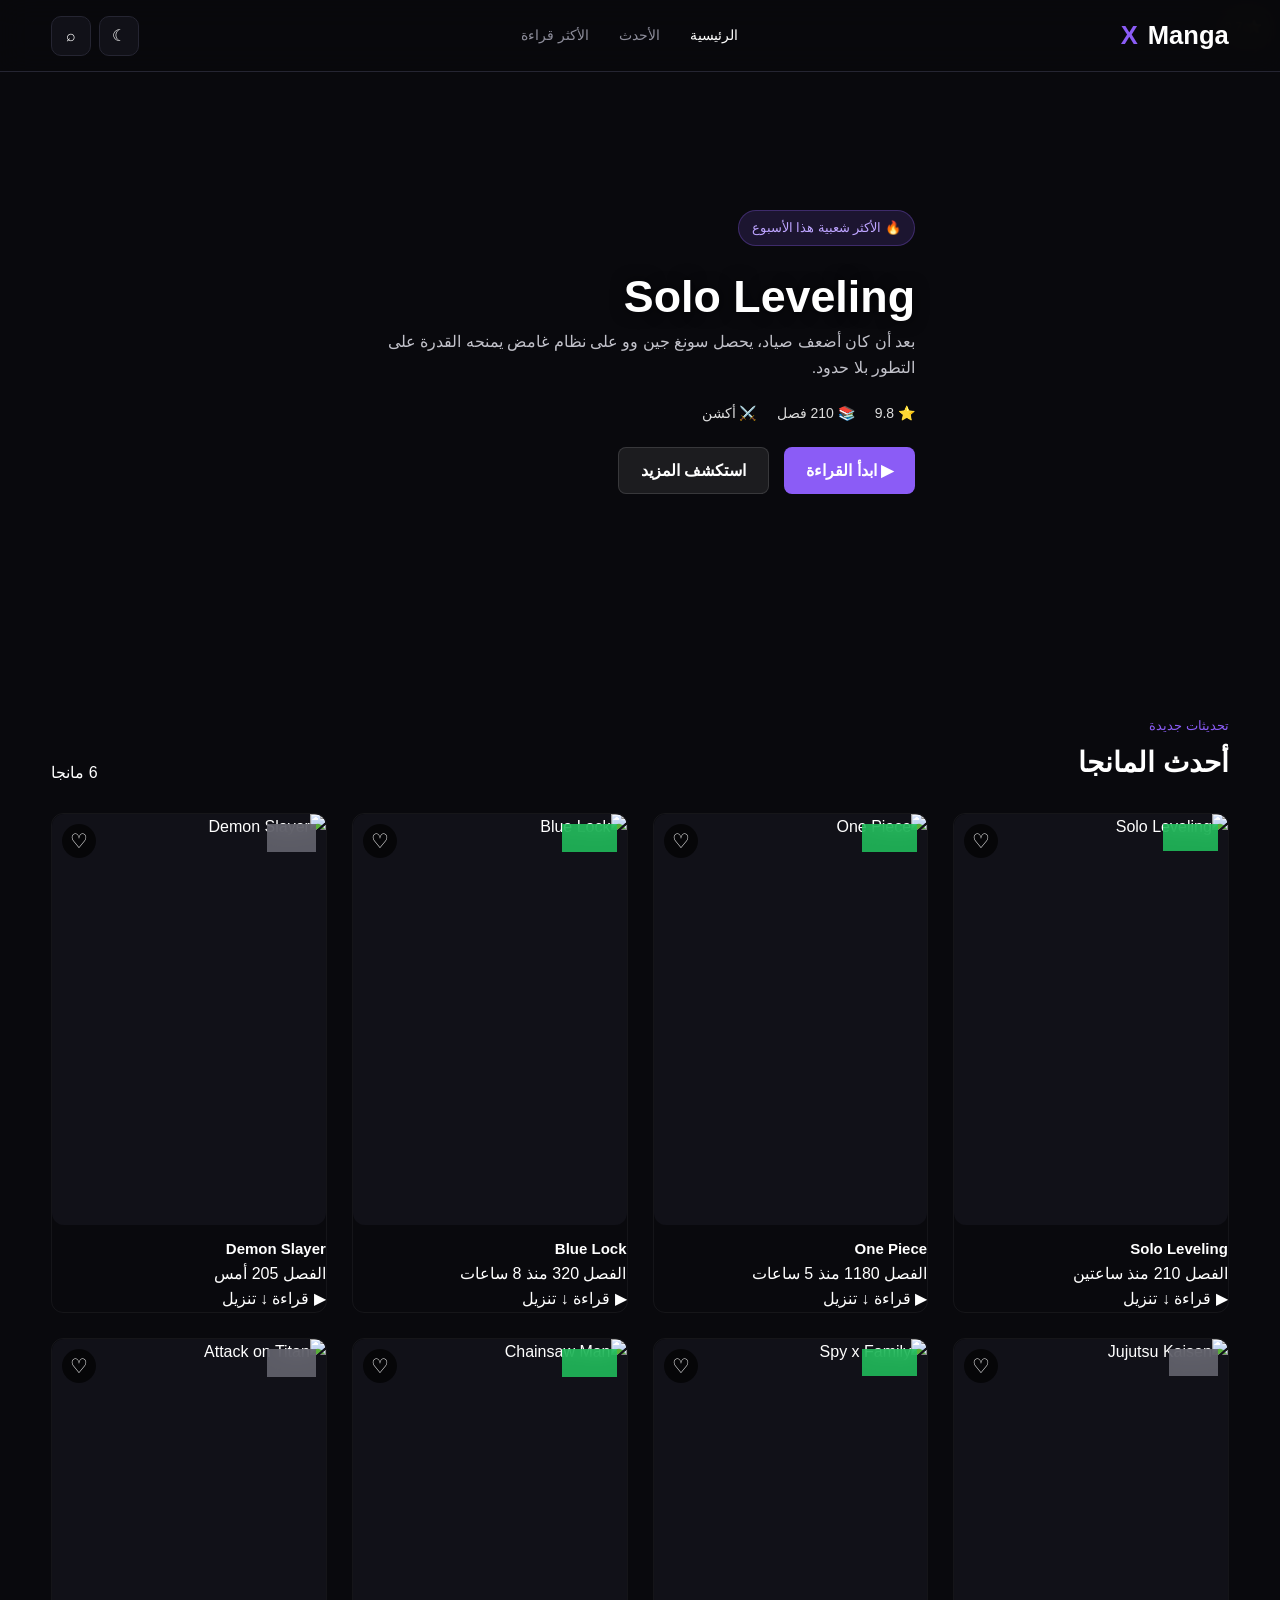
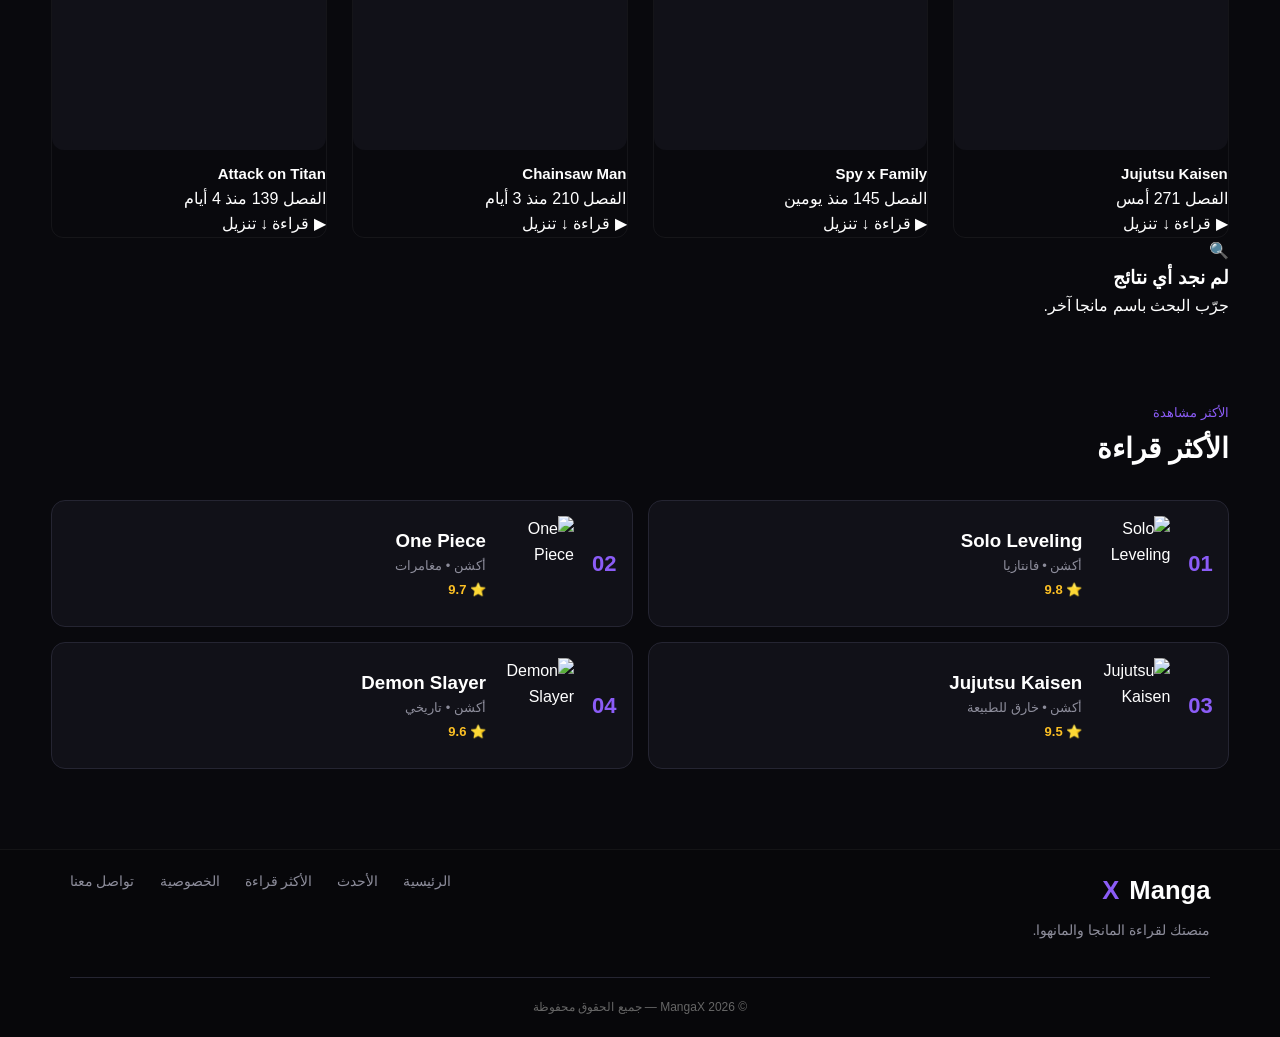
==== commit f1447845: "Update index.html" ====
--- a/index.html
+++ b/index.html
@@ -1,5 +1,6 @@
 <!DOCTYPE html>
 <html lang="ar" dir="rtl">
+
 <head>
   <meta charset="UTF-8">
   <meta name="viewport" content="width=device-width, initial-scale=1.0">
@@ -24,24 +25,39 @@
 
       <nav class="navigation">
 
-        <a href="#home" class="active">الرئيسية</a>
-        <a href="#latest">الأحدث</a>
-        <a href="#popular">الأكثر قراءة</a>
-        <a href="#categories">التصنيفات</a>
+        <a href="#home" class="active">
+          الرئيسية
+        </a>
+
+        <a href="#latest">
+          الأحدث
+        </a>
+
+        <a href="#popular">
+          الأكثر قراءة
+        </a>
 
       </nav>
 
       <div class="header-actions">
 
-        <button class="icon-btn" id="themeBtn" title="تغيير المظهر">
+        <button
+          class="icon-btn"
+          id="themeBtn"
+          title="تغيير المظهر">
           ☾
         </button>
 
-        <button class="icon-btn search-toggle" id="searchToggle">
+        <button
+          class="icon-btn"
+          id="searchToggle"
+          title="البحث">
           ⌕
         </button>
 
-        <button class="menu-btn" id="menuBtn">
+        <button
+          class="menu-btn"
+          id="menuBtn">
           ☰
         </button>
 
@@ -54,7 +70,9 @@
 
   <!-- ================= SEARCH ================= -->
 
-  <div class="search-panel" id="searchPanel">
+  <div
+    class="search-panel"
+    id="searchPanel">
 
     <div class="search-container">
 
@@ -62,9 +80,12 @@
         type="text"
         id="searchInput"
         placeholder="ابحث عن مانجا أو مانهوا..."
+        autocomplete="off"
       >
 
-      <button id="clearSearch">×</button>
+      <button id="clearSearch">
+        ×
+      </button>
 
     </div>
 
@@ -75,7 +96,9 @@
 
   <main>
 
-    <section class="hero" id="home">
+    <section
+      class="hero"
+      id="home">
 
       <div class="hero-background"></div>
 
@@ -97,20 +120,32 @@
 
         <div class="hero-info">
 
-          <span>⭐ 9.8</span>
-          <span>📚 210 فصل</span>
-          <span>🎭 أكشن</span>
+          <span>
+            ⭐ 9.8
+          </span>
+
+          <span>
+            📚 210 فصل
+          </span>
+
+          <span>
+            ⚔️ أكشن
+          </span>
 
         </div>
 
         <div class="hero-buttons">
 
-          <a href="reader.html" class="btn primary">
+          <a
+            href="reader.html"
+            class="btn primary">
             ▶ ابدأ القراءة
           </a>
 
-          <a href="#details" class="btn secondary">
-            التفاصيل
+          <a
+            href="#latest"
+            class="btn secondary">
+            استكشف المزيد
           </a>
 
         </div>
@@ -120,122 +155,106 @@
     </section>
 
 
-    <!-- ================= CATEGORIES ================= -->
-
-    <section class="section" id="categories">
+    <!-- ================= LATEST ================= -->
+
+    <section
+      class="section"
+      id="latest">
 
       <div class="section-heading">
 
         <div>
-          <span class="small-title">اكتشف</span>
-          <h2>التصنيفات</h2>
+
+          <span class="small-title">
+            تحديثات جديدة
+          </span>
+
+          <h2>
+            أحدث المانجا
+          </h2>
+
         </div>
 
+        <span
+          class="manga-count"
+          id="mangaCount">
+          6 مانجا
+        </span>
+
       </div>
 
-      <div class="category-grid">
-
-        <a href="#" class="category-card">
-          <span>⚔️</span>
-          <strong>أكشن</strong>
-          <small>124 مانجا</small>
-        </a>
-
-        <a href="#" class="category-card">
-          <span>✨</span>
-          <strong>فانتازيا</strong>
-          <small>98 مانجا</small>
-        </a>
-
-        <a href="#" class="category-card">
-          <span>❤️</span>
-          <strong>رومانسي</strong>
-          <small>76 مانجا</small>
-        </a>
-
-        <a href="#" class="category-card">
-          <span>😂</span>
-          <strong>كوميدي</strong>
-          <small>64 مانجا</small>
-        </a>
-
-        <a href="#" class="category-card">
-          <span>👻</span>
-          <strong>رعب</strong>
-          <small>41 مانجا</small>
-        </a>
-
-        <a href="#" class="category-card">
-          <span>🏆</span>
-          <strong>رياضة</strong>
-          <small>35 مانجا</small>
-        </a>
-
-      </div>
-
-    </section>
-
-
-    <!-- ================= LATEST ================= -->
-
-    <section class="section" id="latest">
-
-      <div class="section-heading">
-
-        <div>
-          <span class="small-title">تحديثات جديدة</span>
-          <h2>أحدث المانجا</h2>
-        </div>
-
-        <a href="#" class="view-all">
-          عرض الكل →
-        </a>
-
-      </div>
-
-
-      <div class="manga-grid" id="mangaGrid">
-
-        <!-- Manga 1 -->
+
+      <!-- ================= MANGA GRID ================= -->
+
+      <div
+        class="manga-grid"
+        id="mangaGrid">
+
+
+        <!-- ================= MANGA 1 ================= -->
 
         <article
           class="manga-card"
-          data-title="Solo Leveling"
-          data-category="action"
-        >
+          data-title="Solo Leveling">
 
           <div class="cover-container">
 
             <img
               src="https://picsum.photos/500/750?random=21"
               alt="Solo Leveling"
+              loading="lazy"
             >
 
             <span class="status ongoing">
               مستمرة
             </span>
 
-            <button class="favorite">
+            <button
+              class="favorite"
+              aria-label="إضافة للمفضلة">
               ♡
             </button>
 
           </div>
 
+
           <div class="manga-content">
 
-            <h3>Solo Leveling</h3>
+            <h3>
+              Solo Leveling
+            </h3>
 
             <div class="rating">
               ⭐ 9.8
             </div>
 
-            <div class="chapters">
-
-              <a href="reader.html">
+            <div class="chapter-row">
+
+              <span>
                 الفصل 210
-              </a>
-
-              <span>منذ ساعتين</span>
+              </span>
+
+              <span>
+                منذ ساعتين
+              </span>
+
+            </div>
+
+
+            <div class="card-buttons">
+
+              <a
+                href="reader.html"
+                class="read-btn">
+                ▶ قراءة
+              </a>
+
+              <a
+                href="files/solo-leveling-210.zip"
+                class="download-btn"
+                download>
+                ↓ تنزيل
+              </a>
 
             </div>
 
@@ -244,46 +263,70 @@
         </article>
 
 
-        <!-- Manga 2 -->
+        <!-- ================= MANGA 2 ================= -->
 
         <article
           class="manga-card"
-          data-title="One Piece"
-          data-category="action"
-        >
+          data-title="One Piece">
 
           <div class="cover-container">
 
             <img
               src="https://picsum.photos/500/750?random=22"
               alt="One Piece"
+              loading="lazy"
             >
 
             <span class="status ongoing">
               مستمرة
             </span>
 
-            <button class="favorite">
+            <button
+              class="favorite"
+              aria-label="إضافة للمفضلة">
               ♡
             </button>
 
           </div>
 
+
           <div class="manga-content">
 
-            <h3>One Piece</h3>
+            <h3>
+              One Piece
+            </h3>
 
             <div class="rating">
               ⭐ 9.7
             </div>
 
-            <div class="chapters">
-
-              <a href="reader.html">
+            <div class="chapter-row">
+
+              <span>
                 الفصل 1180
-              </a>
-
-              <span>منذ 5 ساعات</span>
+              </span>
+
+              <span>
+                منذ 5 ساعات
+              </span>
+
+            </div>
+
+
+            <div class="card-buttons">
+
+              <a
+                href="reader.html"
+                class="read-btn">
+                ▶ قراءة
+              </a>
+
+              <a
+                href="files/one-piece-1180.zip"
+                class="download-btn"
+                download>
+                ↓ تنزيل
+              </a>
 
             </div>
 
@@ -292,46 +335,70 @@
         </article>
 
 
-        <!-- Manga 3 -->
+        <!-- ================= MANGA 3 ================= -->
 
         <article
           class="manga-card"
-          data-title="Blue Lock"
-          data-category="sports"
-        >
+          data-title="Blue Lock">
 
           <div class="cover-container">
 
             <img
               src="https://picsum.photos/500/750?random=23"
               alt="Blue Lock"
+              loading="lazy"
             >
 
             <span class="status ongoing">
               مستمرة
             </span>
 
-            <button class="favorite">
+            <button
+              class="favorite"
+              aria-label="إضافة للمفضلة">
               ♡
             </button>
 
           </div>
 
+
           <div class="manga-content">
 
-            <h3>Blue Lock</h3>
+            <h3>
+              Blue Lock
+            </h3>
 
             <div class="rating">
               ⭐ 9.4
             </div>
 
-            <div class="chapters">
-
-              <a href="reader.html">
+            <div class="chapter-row">
+
+              <span>
                 الفصل 320
-              </a>
-
-              <span>منذ 8 ساعات</span>
+              </span>
+
+              <span>
+                منذ 8 ساعات
+              </span>
+
+            </div>
+
+
+            <div class="card-buttons">
+
+              <a
+                href="reader.html"
+                class="read-btn">
+                ▶ قراءة
+              </a>
+
+              <a
+                href="files/blue-lock-320.zip"
+                class="download-btn"
+                download>
+                ↓ تنزيل
+              </a>
 
             </div>
 
@@ -340,46 +407,70 @@
         </article>
 
 
-        <!-- Manga 4 -->
+        <!-- ================= MANGA 4 ================= -->
 
         <article
           class="manga-card"
-          data-title="Demon Slayer"
-          data-category="action"
-        >
+          data-title="Demon Slayer">
 
           <div class="cover-container">
 
             <img
               src="https://picsum.photos/500/750?random=24"
               alt="Demon Slayer"
+              loading="lazy"
             >
 
             <span class="status completed">
               مكتملة
             </span>
 
-            <button class="favorite">
+            <button
+              class="favorite"
+              aria-label="إضافة للمفضلة">
               ♡
             </button>
 
           </div>
 
+
           <div class="manga-content">
 
-            <h3>Demon Slayer</h3>
+            <h3>
+              Demon Slayer
+            </h3>
 
             <div class="rating">
               ⭐ 9.6
             </div>
 
-            <div class="chapters">
-
-              <a href="reader.html">
+            <div class="chapter-row">
+
+              <span>
                 الفصل 205
-              </a>
-
-              <span>أمس</span>
+              </span>
+
+              <span>
+                أمس
+              </span>
+
+            </div>
+
+
+            <div class="card-buttons">
+
+              <a
+                href="reader.html"
+                class="read-btn">
+                ▶ قراءة
+              </a>
+
+              <a
+                href="files/demon-slayer-205.zip"
+                class="download-btn"
+                download>
+                ↓ تنزيل
+              </a>
 
             </div>
 
@@ -388,46 +479,70 @@
         </article>
 
 
-        <!-- Manga 5 -->
+        <!-- ================= MANGA 5 ================= -->
 
         <article
           class="manga-card"
-          data-title="Jujutsu Kaisen"
-          data-category="action"
-        >
+          data-title="Jujutsu Kaisen">
 
           <div class="cover-container">
 
             <img
               src="https://picsum.photos/500/750?random=25"
               alt="Jujutsu Kaisen"
+              loading="lazy"
             >
 
             <span class="status completed">
               مكتملة
             </span>
 
-            <button class="favorite">
+            <button
+              class="favorite"
+              aria-label="إضافة للمفضلة">
               ♡
             </button>
 
           </div>
 
+
           <div class="manga-content">
 
-            <h3>Jujutsu Kaisen</h3>
+            <h3>
+              Jujutsu Kaisen
+            </h3>
 
             <div class="rating">
               ⭐ 9.5
             </div>
 
-            <div class="chapters">
-
-              <a href="reader.html">
+            <div class="chapter-row">
+
+              <span>
                 الفصل 271
-              </a>
-
-              <span>أمس</span>
+              </span>
+
+              <span>
+                أمس
+              </span>
+
+            </div>
+
+
+            <div class="card-buttons">
+
+              <a
+                href="reader.html"
+                class="read-btn">
+                ▶ قراءة
+              </a>
+
+              <a
+                href="files/jujutsu-kaisen-271.zip"
+                class="download-btn"
+                download>
+                ↓ تنزيل
+              </a>
 
             </div>
 
@@ -436,46 +551,70 @@
         </article>
 
 
-        <!-- Manga 6 -->
+        <!-- ================= MANGA 6 ================= -->
 
         <article
           class="manga-card"
-          data-title="Spy x Family"
-          data-category="comedy"
-        >
+          data-title="Spy x Family">
 
           <div class="cover-container">
 
             <img
               src="https://picsum.photos/500/750?random=26"
               alt="Spy x Family"
+              loading="lazy"
             >
 
             <span class="status ongoing">
               مستمرة
             </span>
 
-            <button class="favorite">
+            <button
+              class="favorite"
+              aria-label="إضافة للمفضلة">
               ♡
             </button>
 
           </div>
 
+
           <div class="manga-content">
 
-            <h3>Spy x Family</h3>
+            <h3>
+              Spy x Family
+            </h3>
 
             <div class="rating">
               ⭐ 9.1
             </div>
 
-            <div class="chapters">
-
-              <a href="reader.html">
+            <div class="chapter-row">
+
+              <span>
                 الفصل 145
-              </a>
-
-              <span>منذ يومين</span>
+              </span>
+
+              <span>
+                منذ يومين
+              </span>
+
+            </div>
+
+
+            <div class="card-buttons">
+
+              <a
+                href="reader.html"
+                class="read-btn">
+                ▶ قراءة
+              </a>
+
+              <a
+                href="files/spy-x-family-145.zip"
+                class="download-btn"
+                download>
+                ↓ تنزيل
+              </a>
 
             </div>
 
@@ -483,20 +622,194 @@
 
         </article>
 
+
+        <!-- ================= MANGA 7 ================= -->
+
+        <article
+          class="manga-card"
+          data-title="Chainsaw Man">
+
+          <div class="cover-container">
+
+            <img
+              src="https://picsum.photos/500/750?random=27"
+              alt="Chainsaw Man"
+              loading="lazy"
+            >
+
+            <span class="status ongoing">
+              مستمرة
+            </span>
+
+            <button
+              class="favorite"
+              aria-label="إضافة للمفضلة">
+              ♡
+            </button>
+
+          </div>
+
+
+          <div class="manga-content">
+
+            <h3>
+              Chainsaw Man
+            </h3>
+
+            <div class="rating">
+              ⭐ 9.3
+            </div>
+
+            <div class="chapter-row">
+
+              <span>
+                الفصل 210
+              </span>
+
+              <span>
+                منذ 3 أيام
+              </span>
+
+            </div>
+
+
+            <div class="card-buttons">
+
+              <a
+                href="reader.html"
+                class="read-btn">
+                ▶ قراءة
+              </a>
+
+              <a
+                href="files/chainsaw-man-210.zip"
+                class="download-btn"
+                download>
+                ↓ تنزيل
+              </a>
+
+            </div>
+
+          </div>
+
+        </article>
+
+
+        <!-- ================= MANGA 8 ================= -->
+
+        <article
+          class="manga-card"
+          data-title="Attack on Titan">
+
+          <div class="cover-container">
+
+            <img
+              src="https://picsum.photos/500/750?random=28"
+              alt="Attack on Titan"
+              loading="lazy"
+            >
+
+            <span class="status completed">
+              مكتملة
+            </span>
+
+            <button
+              class="favorite"
+              aria-label="إضافة للمفضلة">
+              ♡
+            </button>
+
+          </div>
+
+
+          <div class="manga-content">
+
+            <h3>
+              Attack on Titan
+            </h3>
+
+            <div class="rating">
+              ⭐ 9.7
+            </div>
+
+            <div class="chapter-row">
+
+              <span>
+                الفصل 139
+              </span>
+
+              <span>
+                منذ 4 أيام
+              </span>
+
+            </div>
+
+
+            <div class="card-buttons">
+
+              <a
+                href="reader.html"
+                class="read-btn">
+                ▶ قراءة
+              </a>
+
+              <a
+                href="files/attack-on-titan-139.zip"
+                class="download-btn"
+                download>
+                ↓ تنزيل
+              </a>
+
+            </div>
+
+          </div>
+
+        </article>
+
       </div>
 
+
+      <!-- No results -->
+
+      <div
+        class="no-results"
+        id="noResults">
+
+        <div>
+          🔍
+        </div>
+
+        <h3>
+          لم نجد أي نتائج
+        </h3>
+
+        <p>
+          جرّب البحث باسم مانجا آخر.
+        </p>
+
+      </div>
+
     </section>
 
 
     <!-- ================= POPULAR ================= -->
 
-    <section class="section" id="popular">
+    <section
+      class="section"
+      id="popular">
 
       <div class="section-heading">
 
         <div>
-          <span class="small-title">الأكثر مشاهدة</span>
-          <h2>الأكثر قراءة</h2>
+
+          <span class="small-title">
+            الأكثر مشاهدة
+          </span>
+
+          <h2>
+            الأكثر قراءة
+          </h2>
+
         </div>
 
       </div>
@@ -504,19 +817,32 @@
 
       <div class="popular-list">
 
+
         <div class="popular-item">
 
-          <span class="rank">01</span>
-
-          <img src="https://picsum.photos/150/220?random=31">
+          <span class="rank">
+            01
+          </span>
+
+          <img
+            src="https://picsum.photos/150/220?random=31"
+            alt="Solo Leveling"
+            loading="lazy"
+          >
 
           <div>
 
-            <h3>Solo Leveling</h3>
-
-            <p>أكشن • فانتازيا</p>
-
-            <strong>⭐ 9.8</strong>
+            <h3>
+              Solo Leveling
+            </h3>
+
+            <p>
+              أكشن • فانتازيا
+            </p>
+
+            <strong>
+              ⭐ 9.8
+            </strong>
 
           </div>
 
@@ -525,17 +851,29 @@
 
         <div class="popular-item">
 
-          <span class="rank">02</span>
-
-          <img src="https://picsum.photos/150/220?random=32">
+          <span class="rank">
+            02
+          </span>
+
+          <img
+            src="https://picsum.photos/150/220?random=32"
+            alt="One Piece"
+            loading="lazy"
+          >
 
           <div>
 
-            <h3>One Piece</h3>
-
-            <p>أكشن • مغامرات</p>
-
-            <strong>⭐ 9.7</strong>
+            <h3>
+              One Piece
+            </h3>
+
+            <p>
+              أكشن • مغامرات
+            </p>
+
+            <strong>
+              ⭐ 9.7
+            </strong>
 
           </div>
 
@@ -544,17 +882,29 @@
 
         <div class="popular-item">
 
-          <span class="rank">03</span>
-
-          <img src="https://picsum.photos/150/220?random=33">
+          <span class="rank">
+            03
+          </span>
+
+          <img
+            src="https://picsum.photos/150/220?random=33"
+            alt="Jujutsu Kaisen"
+            loading="lazy"
+          >
 
           <div>
 
-            <h3>Jujutsu Kaisen</h3>
-
-            <p>أكشن • خارق للطبيعة</p>
-
-            <strong>⭐ 9.5</strong>
+            <h3>
+              Jujutsu Kaisen
+            </h3>
+
+            <p>
+              أكشن • خارق للطبيعة
+            </p>
+
+            <strong>
+              ⭐ 9.5
+            </strong>
 
           </div>
 
@@ -563,21 +913,34 @@
 
         <div class="popular-item">
 
-          <span class="rank">04</span>
-
-          <img src="https://picsum.photos/150/220?random=34">
+          <span class="rank">
+            04
+          </span>
+
+          <img
+            src="https://picsum.photos/150/220?random=34"
+            alt="Demon Slayer"
+            loading="lazy"
+          >
 
           <div>
 
-            <h3>Demon Slayer</h3>
-
-            <p>أكشن • تاريخي</p>
-
-            <strong>⭐ 9.6</strong>
+            <h3>
+              Demon Slayer
+            </h3>
+
+            <p>
+              أكشن • تاريخي
+            </p>
+
+            <strong>
+              ⭐ 9.6
+            </strong>
 
           </div>
 
         </div>
+
 
       </div>
 
@@ -599,24 +962,43 @@
         </div>
 
         <p>
-          منصتك المفضلة لقراءة المانجا والمانهوا.
+          منصتك لقراءة المانجا والمانهوا.
         </p>
 
       </div>
 
+
       <div class="footer-links">
 
-        <a href="#">الرئيسية</a>
-        <a href="#">التصنيفات</a>
-        <a href="#">الخصوصية</a>
-        <a href="#">تواصل معنا</a>
+        <a href="#home">
+          الرئيسية
+        </a>
+
+        <a href="#latest">
+          الأحدث
+        </a>
+
+        <a href="#popular">
+          الأكثر قراءة
+        </a>
+
+        <a href="#">
+          الخصوصية
+        </a>
+
+        <a href="#">
+          تواصل معنا
+        </a>
 
       </div>
 
     </div>
 
+
     <div class="copyright">
+
       © 2026 MangaX — جميع الحقوق محفوظة
+
     </div>
 
   </footer>
@@ -625,4 +1007,5 @@
   <script src="app.js"></script>
 
 </body>
+
 </html>
--- a/style.css
+++ b/style.css
@@ -1,40 +1,694 @@
-@import url('https://fonts.googleapis.com/css2?family=Cairo:wght@400;600;700;900&display=swap');
-
 :root {
-    --bg-color: #0b0c10;
-    --card-bg: rgba(25, 22, 34, 0.75);
-    --primary-purple: #8a2be2;
-    --neon-glow: #a855f7;
-    --text-color: #e0e0e0;
-    --accent-red: #ff4757;
+  --bg: #09090d;
+  --card: #111118;
+  --card2: #161620;
+  --border: #252532;
+  --text: #ffffff;
+  --muted: #8d8d9b;
+  --primary: #8b5cf6;
+  --primary-dark: #6d3fd1;
 }
 
 * {
-    box-sizing: border-box;
-    margin: 0;
-    padding: 0;
-    font-family: 'Cairo', sans-serif;
+  margin: 0;
+  padding: 0;
+  box-sizing: border-box;
+}
+
+html {
+  scroll-behavior: smooth;
 }
 
 body {
-    background-color: var(--bg-color);
-    color: var(--text-color);
-    overflow-x: hidden;
-}
-
-/* Navbar */
-.navbar {
-    display: flex;
-    justify-content: space-between;
-    align-items: center;
-    padding: 1rem 5%;
-    background: rgba(11, 12, 16, 0.85);
-    backdrop-filter: blur(12px);
-    position: sticky;
-    top: 0;
-    z-index: 1000;
-    border-bottom: 1px solid rgba(168, 85, 247, 0.2);
-}
+  background: var(--bg);
+  color: var(--text);
+  font-family: Arial, Tahoma, sans-serif;
+  line-height: 1.6;
+}
+
+a {
+  color: inherit;
+  text-decoration: none;
+}
+
+button,
+input {
+  font: inherit;
+}
+
+
+/* ================= HEADER ================= */
+
+.header {
+  height: 72px;
+  background: rgba(9, 9, 13, .92);
+  backdrop-filter: blur(15px);
+  border-bottom: 1px solid var(--border);
+  position: sticky;
+  top: 0;
+  z-index: 1000;
+}
+
+.header-inner {
+  width: min(1250px, 92%);
+  height: 100%;
+  margin: auto;
+
+  display: flex;
+  align-items: center;
+  justify-content: space-between;
+}
+
+.logo {
+  font-size: 25px;
+  font-weight: 900;
+}
+
+.logo span {
+  color: var(--primary);
+}
+
+.navigation {
+  display: flex;
+  gap: 30px;
+}
+
+.navigation a {
+  color: var(--muted);
+  font-size: 14px;
+  transition: .2s;
+}
+
+.navigation a:hover,
+.navigation a.active {
+  color: white;
+}
+
+.header-actions {
+  display: flex;
+  align-items: center;
+  gap: 8px;
+}
+
+.icon-btn,
+.menu-btn {
+  width: 40px;
+  height: 40px;
+
+  border: 1px solid var(--border);
+  background: var(--card);
+  color: white;
+
+  border-radius: 10px;
+  cursor: pointer;
+}
+
+.menu-btn {
+  display: none;
+}
+
+
+/* ================= SEARCH ================= */
+
+.search-panel {
+  display: none;
+  padding: 15px 0;
+  background: #0c0c11;
+  border-bottom: 1px solid var(--border);
+}
+
+.search-panel.show {
+  display: block;
+}
+
+.search-container {
+  width: min(900px, 90%);
+  margin: auto;
+  position: relative;
+}
+
+.search-container input {
+  width: 100%;
+  padding: 15px 50px 15px 20px;
+
+  background: var(--card);
+  color: white;
+
+  border: 1px solid var(--border);
+  border-radius: 12px;
+  outline: none;
+}
+
+.search-container input:focus {
+  border-color: var(--primary);
+}
+
+.search-container button {
+  position: absolute;
+  left: 15px;
+  top: 50%;
+
+  transform: translateY(-50%);
+
+  border: 0;
+  background: none;
+  color: var(--muted);
+
+  font-size: 22px;
+  cursor: pointer;
+}
+
+
+/* ================= HERO ================= */
+
+.hero {
+  min-height: 560px;
+  position: relative;
+  overflow: hidden;
+
+  display: flex;
+  align-items: center;
+}
+
+.hero-background {
+  position: absolute;
+  inset: 0;
+
+  background:
+    linear-gradient(
+      90deg,
+      var(--bg) 0%,
+      rgba(9,9,13,.85) 35%,
+      rgba(9,9,13,.25) 100%
+    ),
+    url("https://images.unsplash.com/photo-1578632767115-351597cf2477?auto=format&fit=crop&w=1800&q=90")
+    center/cover;
+}
+
+.hero-content {
+  width: min(1250px, 92%);
+  margin: auto;
+
+  position: relative;
+  z-index: 2;
+}
+
+.hero-badge {
+  display: inline-block;
+
+  background: rgba(139, 92, 246, .15);
+  color: #bda4ff;
+
+  border: 1px solid rgba(139, 92, 246, .3);
+
+  padding: 7px 13px;
+  border-radius: 30px;
+
+  font-size: 13px;
+  margin-bottom: 18px;
+}
+
+.hero h1 {
+  font-size: clamp(40px, 6vw, 70px);
+  line-height: 1;
+  margin-bottom: 20px;
+}
+
+.hero p {
+  max-width: 600px;
+  color: #c2c2ca;
+  font-size: 16px;
+}
+
+.hero-info {
+  display: flex;
+  gap: 20px;
+  margin: 22px 0;
+
+  color: #ddd;
+  font-size: 14px;
+}
+
+.hero-buttons {
+  display: flex;
+  gap: 10px;
+}
+
+.btn {
+  padding: 13px 24px;
+  border-radius: 10px;
+  font-weight: bold;
+  transition: .2s;
+}
+
+.btn.primary {
+  background: var(--primary);
+}
+
+.btn.primary:hover {
+  background: var(--primary-dark);
+}
+
+.btn.secondary {
+  background: rgba(255,255,255,.08);
+  border: 1px solid rgba(255,255,255,.12);
+}
+
+.btn.secondary:hover {
+  background: rgba(255,255,255,.15);
+}
+
+
+/* ================= SECTIONS ================= */
+
+.section {
+  width: min(1250px, 92%);
+  margin: 80px auto;
+}
+
+.section-heading {
+  display: flex;
+  align-items: end;
+  justify-content: space-between;
+  margin-bottom: 28px;
+}
+
+.small-title {
+  color: var(--primary);
+  font-size: 13px;
+}
+
+.section-heading h2 {
+  font-size: 28px;
+  margin-top: 3px;
+}
+
+.view-all {
+  color: var(--muted);
+  font-size: 14px;
+}
+
+.view-all:hover {
+  color: white;
+}
+
+
+/* ================= CATEGORIES ================= */
+
+.category-grid {
+  display: grid;
+  grid-template-columns: repeat(6, 1fr);
+  gap: 15px;
+}
+
+.category-card {
+  padding: 25px 15px;
+
+  background: var(--card);
+  border: 1px solid var(--border);
+
+  border-radius: 14px;
+
+  text-align: center;
+
+  transition: .25s;
+}
+
+.category-card:hover {
+  transform: translateY(-5px);
+  border-color: var(--primary);
+  background: var(--card2);
+}
+
+.category-card span {
+  display: block;
+  font-size: 30px;
+  margin-bottom: 8px;
+}
+
+.category-card strong {
+  display: block;
+}
+
+.category-card small {
+  color: var(--muted);
+}
+
+
+/* ================= MANGA ================= */
+
+.manga-grid {
+  display: grid;
+  grid-template-columns: repeat(6, 1fr);
+  gap: 18px;
+}
+
+.manga-card {
+  min-width: 0;
+}
+
+.cover-container {
+  position: relative;
+  overflow: hidden;
+  border-radius: 12px;
+
+  background: var(--card);
+  aspect-ratio: 2 / 3;
+}
+
+.cover-container img {
+  width: 100%;
+  height: 100%;
+
+  display: block;
+  object-fit: cover;
+
+  transition: .35s;
+}
+
+.manga-card:hover img {
+  transform: scale(1.05);
+}
+
+.status {
+  position: absolute;
+  top: 10px;
+  right: 10px;
+
+  padding: 5px 9px;
+
+  font-size: 11px;
+  border-radius: 6px;
+
+  backdrop-filter: blur(8px);
+}
+
+.status.ongoing {
+  background: rgba(34,197,94,.85);
+}
+
+.status.completed {
+  background: rgba(100,100,110,.9);
+}
+
+.favorite {
+  position: absolute;
+  left: 10px;
+  top: 10px;
+
+  width: 34px;
+  height: 34px;
+
+  border: 0;
+  border-radius: 50%;
+
+  background: rgba(0,0,0,.65);
+  color: white;
+
+  cursor: pointer;
+  font-size: 20px;
+}
+
+.favorite.active {
+  color: #ef4444;
+}
+
+.manga-content {
+  padding-top: 12px;
+}
+
+.manga-content h3 {
+  font-size: 15px;
+
+  white-space: nowrap;
+  overflow: hidden;
+  text-overflow: ellipsis;
+}
+
+.rating {
+  color: #fbbf24;
+  font-size: 13px;
+  margin: 4px 0;
+}
+
+.chapters {
+  display: flex;
+  align-items: center;
+  justify-content: space-between;
+
+  font-size: 11px;
+}
+
+.chapters a {
+  color: #bda4ff;
+}
+
+.chapters span {
+  color: var(--muted);
+}
+
+
+/* ================= POPULAR ================= */
+
+.popular-list {
+  display: grid;
+  grid-template-columns: repeat(2, 1fr);
+  gap: 15px;
+}
+
+.popular-item {
+  display: flex;
+  align-items: center;
+  gap: 18px;
+
+  padding: 15px;
+
+  background: var(--card);
+  border: 1px solid var(--border);
+
+  border-radius: 14px;
+
+  transition: .2s;
+}
+
+.popular-item:hover {
+  border-color: var(--primary);
+}
+
+.popular-item img {
+  width: 70px;
+  height: 95px;
+
+  object-fit: cover;
+  border-radius: 8px;
+}
+
+.rank {
+  font-size: 22px;
+  font-weight: 900;
+  color: var(--primary);
+}
+
+.popular-item p {
+  color: var(--muted);
+  font-size: 13px;
+}
+
+.popular-item strong {
+  color: #fbbf24;
+  font-size: 13px;
+}
+
+
+/* ================= FOOTER ================= */
+
+footer {
+  border-top: 1px solid var(--border);
+  background: #07070a;
+
+  padding: 45px 0 20px;
+}
+
+.footer-inner {
+  width: min(1250px, 92%);
+  margin: auto;
+
+  display: flex;
+  justify-content: space-between;
+  gap: 30px;
+}
+
+.footer-inner p {
+  color: var(--muted);
+  margin-top: 8px;
+}
+
+.footer-links {
+  display: flex;
+  gap: 25px;
+}
+
+.footer-links a {
+  color: var(--muted);
+  font-size: 14px;
+}
+
+.footer-links a:hover {
+  color: white;
+}
+
+.copyright {
+  width: min(1250px, 92%);
+  margin: 35px auto 0;
+
+  padding-top: 20px;
+
+  border-top: 1px solid var(--border);
+
+  text-align: center;
+
+  color: #666;
+  font-size: 12px;
+}
+
+
+/* ================= LIGHT MODE ================= */
+
+body.light {
+  --bg: #f5f5f7;
+  --card: #ffffff;
+  --card2: #f1f1f5;
+  --border: #dedee5;
+  --text: #17171d;
+  --muted: #6d6d78;
+}
+
+body.light .header {
+  background: rgba(245,245,247,.92);
+}
+
+body.light .hero-background {
+  background:
+    linear-gradient(
+      90deg,
+      #f5f5f7 0%,
+      rgba(245,245,247,.85) 35%,
+      rgba(245,245,247,.2)
+    ),
+    url("https://images.unsplash.com/photo-1578632767115-351597cf2477?auto=format&fit=crop&w=1800&q=90")
+    center/cover;
+}
+
+
+/* ================= MOBILE ================= */
+
+@media (max-width: 1000px) {
+
+  .manga-grid {
+    grid-template-columns: repeat(4, 1fr);
+  }
+
+  .category-grid {
+    grid-template-columns: repeat(3, 1fr);
+  }
+
+}
+
+@media (max-width: 700px) {
+
+  .navigation {
+    display: none;
+
+    position: absolute;
+
+    top: 72px;
+    right: 0;
+
+    width: 100%;
+
+    padding: 20px;
+
+    background: var(--card);
+
+    border-bottom: 1px solid var(--border);
+
+    flex-direction: column;
+  }
+
+  .navigation.show {
+    display: flex;
+  }
+
+  .menu-btn {
+    display: block;
+  }
+
+  .hero {
+    min-height: 500px;
+  }
+
+  .hero-background {
+    background:
+      linear-gradient(
+        0deg,
+        var(--bg) 5%,
+        rgba(9,9,13,.5) 100%
+      ),
+      url("https://images.unsplash.com/photo-1578632767115-351597cf2477?auto=format&fit=crop&w=1200&q=80")
+      center/cover;
+  }
+
+  .hero-info {
+    flex-wrap: wrap;
+    gap: 10px;
+  }
+
+  .manga-grid {
+    grid-template-columns: repeat(3, 1fr);
+    gap: 12px;
+  }
+
+  .category-grid {
+    grid-template-columns: repeat(3, 1fr);
+  }
+
+  .popular-list {
+    grid-template-columns: 1fr;
+  }
+
+  .footer-inner {
+    flex-direction: column;
+  }
+
+  .footer-links {
+    flex-wrap: wrap;
+  }
+
+}
+
+@media (max-width: 450px) {
+
+  .manga-grid {
+    grid-template-columns: repeat(2, 1fr);
+  }
+
+  .category-grid {
+    grid-template-columns: repeat(2, 1fr);
+  }
+
+  .hero h1 {
+    font-size: 42px;
+  }
+
+  .hero-buttons {
+    flex-direction: column;
+  }
+
+  .btn {
+    text-align: center;
+  }
+
+    } 
 
 .logo {
     font-size: 1.6rem;
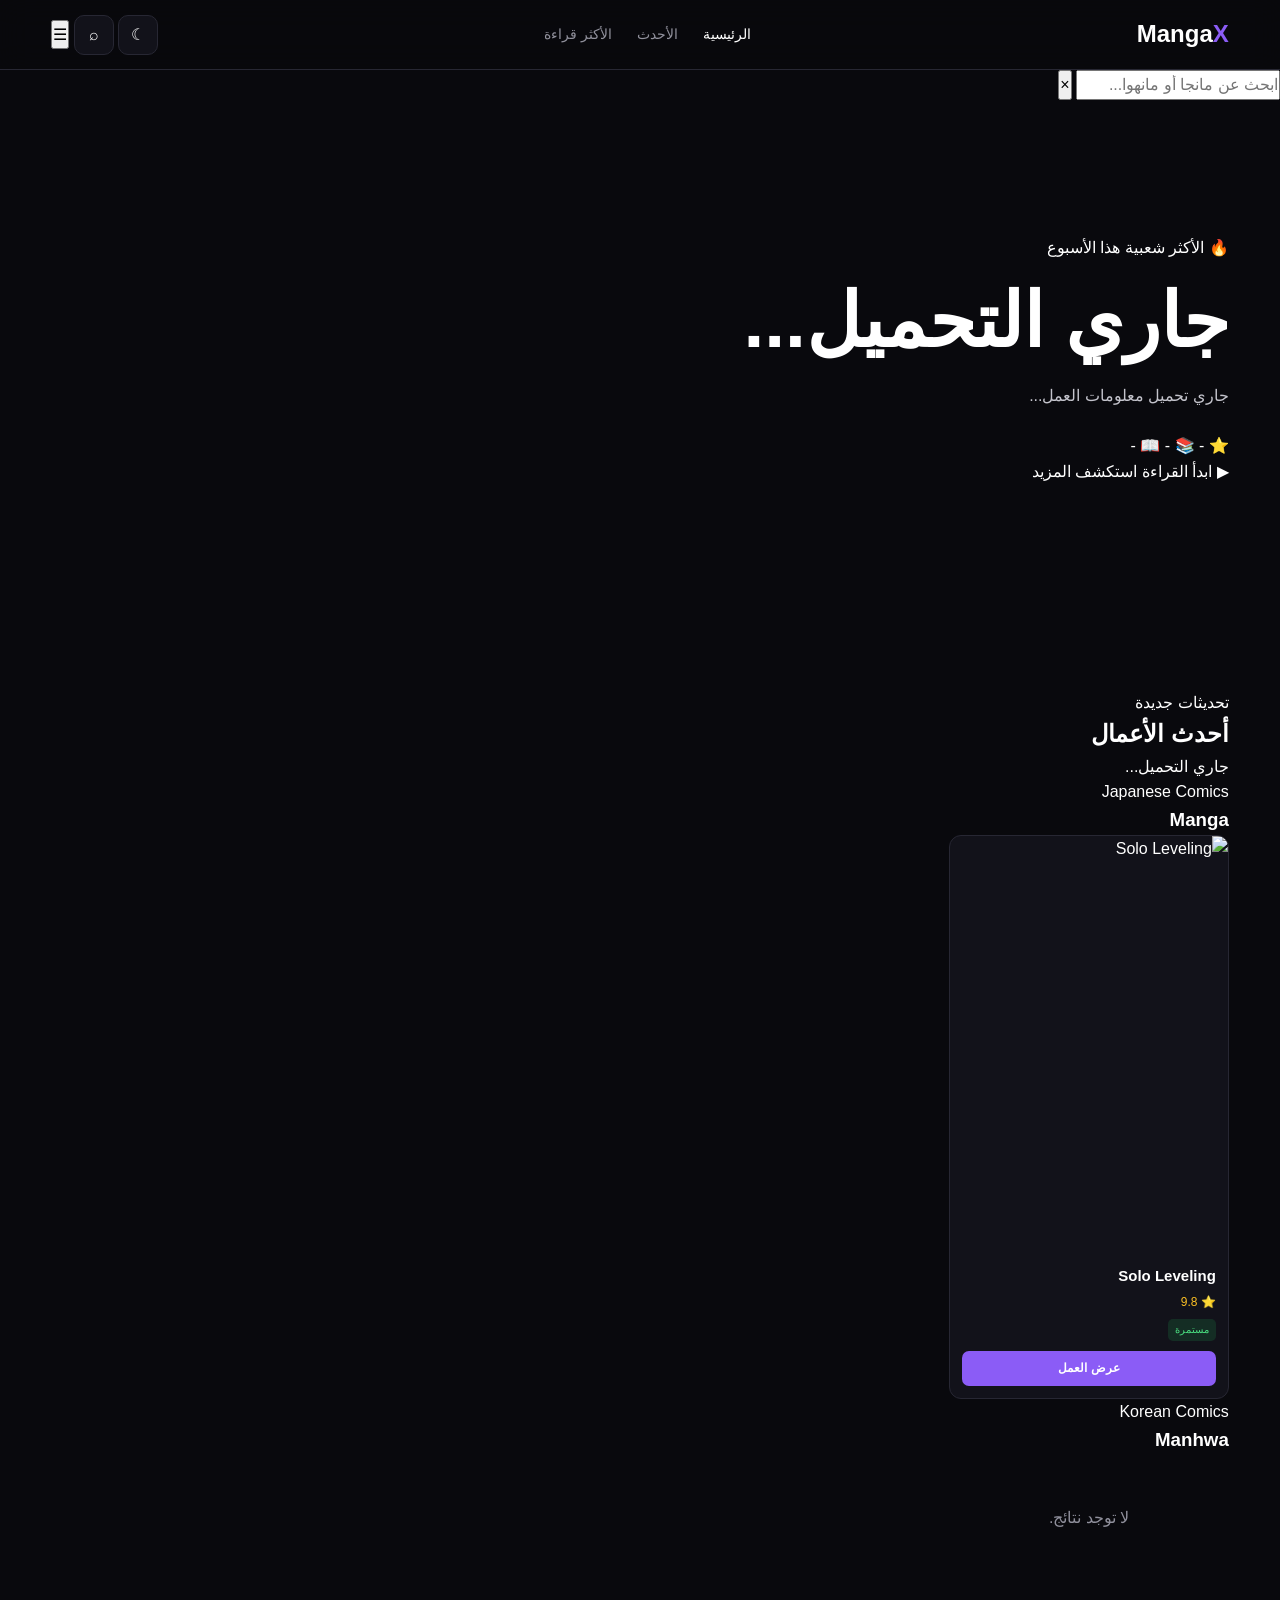
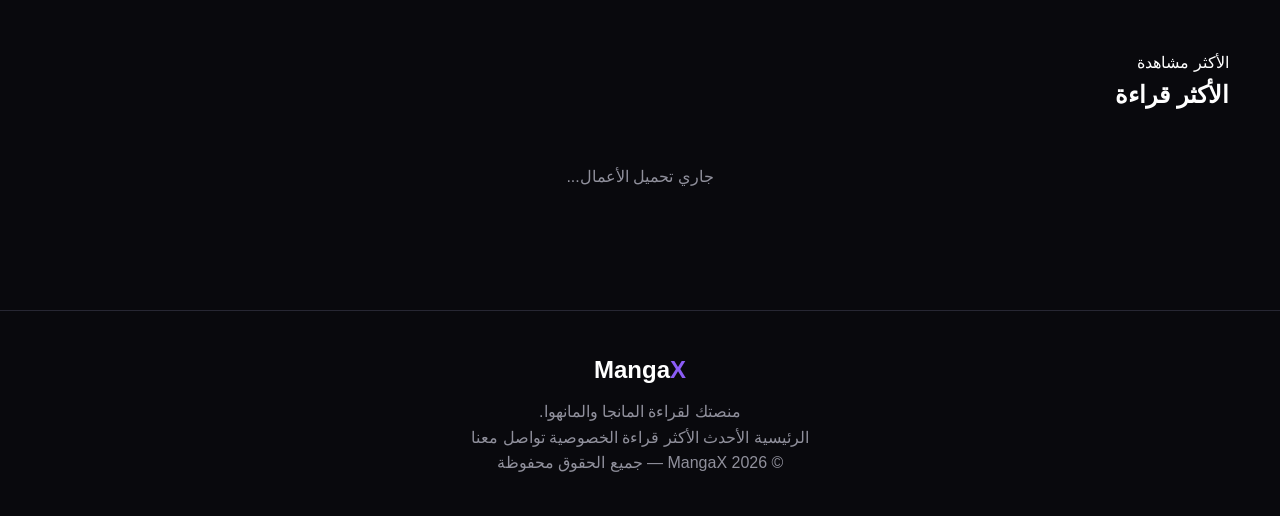
==== commit 4a2a4993: "Update index.html" ====
--- a/index.html
+++ b/index.html
@@ -2,1009 +2,630 @@
 <html lang="ar" dir="rtl">
 
 <head>
-  <meta charset="UTF-8">
-  <meta name="viewport" content="width=device-width, initial-scale=1.0">
-  <meta name="theme-color" content="#8b5cf6">
-
-  <title>MangaX - عالم المانجا</title>
-
-  <link rel="stylesheet" href="style.css">
+
+    <meta charset="UTF-8">
+
+    <meta
+        name="viewport"
+        content="width=device-width, initial-scale=1.0">
+
+    <meta
+        name="theme-color"
+        content="#8b5cf6">
+
+    <title>MangaX - عالم المانجا</title>
+
+    <link
+        rel="stylesheet"
+        href="style.css">
+
 </head>
 
+
 <body>
 
-  <!-- ================= HEADER ================= -->
-
-  <header class="header">
+
+<!-- =====================================================
+     HEADER
+===================================================== -->
+
+<header class="header">
 
     <div class="header-inner">
 
-      <a href="#" class="logo">
-        Manga<span>X</span>
-      </a>
-
-      <nav class="navigation">
-
-        <a href="#home" class="active">
-          الرئيسية
+
+        <!-- LOGO -->
+
+        <a
+            href="index.html"
+            class="logo">
+
+            Manga<span>X</span>
+
         </a>
 
-        <a href="#latest">
-          الأحدث
-        </a>
-
-        <a href="#popular">
-          الأكثر قراءة
-        </a>
-
-      </nav>
-
-      <div class="header-actions">
-
-        <button
-          class="icon-btn"
-          id="themeBtn"
-          title="تغيير المظهر">
-          ☾
-        </button>
-
-        <button
-          class="icon-btn"
-          id="searchToggle"
-          title="البحث">
-          ⌕
-        </button>
-
-        <button
-          class="menu-btn"
-          id="menuBtn">
-          ☰
-        </button>
-
-      </div>
-
-    </div>
-
-  </header>
-
-
-  <!-- ================= SEARCH ================= -->
-
-  <div
+
+        <!-- NAVIGATION -->
+
+        <nav class="navigation">
+
+            <a
+                href="#home"
+                class="active">
+
+                الرئيسية
+
+            </a>
+
+
+            <a href="#latest">
+
+                الأحدث
+
+            </a>
+
+
+            <a href="#popular">
+
+                الأكثر قراءة
+
+            </a>
+
+        </nav>
+
+
+        <!-- HEADER ACTIONS -->
+
+        <div class="header-actions">
+
+
+            <button
+                class="icon-btn"
+                id="themeBtn"
+                type="button"
+                title="تغيير المظهر">
+
+                ☾
+
+            </button>
+
+
+            <button
+                class="icon-btn"
+                id="searchToggle"
+                type="button"
+                title="البحث">
+
+                ⌕
+
+            </button>
+
+
+            <button
+                class="menu-btn"
+                id="menuBtn"
+                type="button"
+                aria-label="القائمة">
+
+                ☰
+
+            </button>
+
+
+        </div>
+
+
+    </div>
+
+</header>
+
+
+
+<!-- =====================================================
+     SEARCH PANEL
+===================================================== -->
+
+<div
     class="search-panel"
     id="searchPanel">
 
+
     <div class="search-container">
 
-      <input
-        type="text"
-        id="searchInput"
-        placeholder="ابحث عن مانجا أو مانهوا..."
-        autocomplete="off"
-      >
-
-      <button id="clearSearch">
-        ×
-      </button>
-
-    </div>
-
-  </div>
-
-
-  <!-- ================= HERO ================= -->
-
-  <main>
-
-    <section
-      class="hero"
-      id="home">
-
-      <div class="hero-background"></div>
-
-      <div class="hero-content">
+
+        <input
+            type="search"
+            id="searchInput"
+            placeholder="ابحث عن مانجا أو مانهوا..."
+            autocomplete="off">
+
+
+        <button
+            id="clearSearch"
+            type="button"
+            aria-label="مسح البحث">
+
+            ×
+
+        </button>
+
+
+    </div>
+
+
+</div>
+
+
+
+<!-- =====================================================
+     MAIN
+===================================================== -->
+
+<main>
+
+
+
+<!-- =====================================================
+     HERO
+===================================================== -->
+
+<section
+    class="hero"
+    id="home">
+
+
+    <!-- الخلفية يتم تغييرها من script.js -->
+
+    <div
+        class="hero-background"
+        id="heroBackground">
+    </div>
+
+
+
+    <div
+        class="hero-content"
+        id="heroContent">
+
+
+        <!-- BADGE -->
 
         <div class="hero-badge">
-          🔥 الأكثر شعبية هذا الأسبوع
-        </div>
-
-        <h1>
-          Solo Leveling
+
+            🔥 الأكثر شعبية هذا الأسبوع
+
+        </div>
+
+
+
+        <!-- TITLE -->
+
+        <h1 id="heroTitle">
+
+            جاري التحميل...
+
         </h1>
 
-        <p>
-          بعد أن كان أضعف صياد، يحصل سونغ جين وو
-          على نظام غامض يمنحه القدرة على التطور
-          بلا حدود.
+
+
+        <!-- DESCRIPTION -->
+
+        <p id="heroDescription">
+
+            جاري تحميل معلومات العمل...
+
         </p>
 
-        <div class="hero-info">
-
-          <span>
-            ⭐ 9.8
-          </span>
-
-          <span>
-            📚 210 فصل
-          </span>
-
-          <span>
-            ⚔️ أكشن
-          </span>
-
-        </div>
+
+
+        <!-- INFORMATION -->
+
+        <div
+            class="hero-info"
+            id="heroInfo">
+
+
+            <span>
+
+                ⭐ -
+
+            </span>
+
+
+            <span>
+
+                📚 -
+
+            </span>
+
+
+            <span>
+
+                📖 -
+
+            </span>
+
+
+        </div>
+
+
+
+        <!-- BUTTONS -->
 
         <div class="hero-buttons">
 
-          <a
-            href="reader.html"
-            class="btn primary">
-            ▶ ابدأ القراءة
-          </a>
-
-          <a
-            href="#latest"
-            class="btn secondary">
-            استكشف المزيد
-          </a>
-
-        </div>
-
-      </div>
-
-    </section>
-
-
-    <!-- ================= LATEST ================= -->
-
-    <section
-      class="section"
-      id="latest">
-
-      <div class="section-heading">
+
+            <a
+                href="#"
+                id="heroReadButton"
+                class="btn primary">
+
+                ▶ ابدأ القراءة
+
+            </a>
+
+
+            <a
+                href="#latest"
+                class="btn secondary">
+
+                استكشف المزيد
+
+            </a>
+
+
+        </div>
+
+
+    </div>
+
+
+</section>
+
+
+
+<!-- =====================================================
+     LATEST SECTION
+===================================================== -->
+
+<section
+    class="section"
+    id="latest">
+
+
+    <!-- SECTION HEADING -->
+
+    <div class="section-heading">
+
 
         <div>
 
-          <span class="small-title">
-            تحديثات جديدة
-          </span>
-
-          <h2>
-            أحدث المانجا
-          </h2>
-
-        </div>
+            <span class="small-title">
+
+                تحديثات جديدة
+
+            </span>
+
+
+            <h2>
+
+                أحدث الأعمال
+
+            </h2>
+
+        </div>
+
 
         <span
-          class="manga-count"
-          id="mangaCount">
-          6 مانجا
+            class="manga-count"
+            id="mangaCount">
+
+            جاري التحميل...
+
         </span>
 
-      </div>
-
-
-      <!-- ================= MANGA GRID ================= -->
-
-      <div
+
+    </div>
+
+
+
+    <!-- =================================================
+         MANGA
+    ================================================== -->
+
+    <div class="content-title">
+
+
+        <div>
+
+            <span class="small-title">
+
+                Japanese Comics
+
+            </span>
+
+
+            <h3>
+
+                Manga
+
+            </h3>
+
+        </div>
+
+
+    </div>
+
+
+
+    <!-- الأعمال يتم وضعها هنا بواسطة script.js -->
+
+    <div
         class="manga-grid"
         id="mangaGrid">
 
 
-        <!-- ================= MANGA 1 ================= -->
-
-        <article
-          class="manga-card"
-          data-title="Solo Leveling">
-
-          <div class="cover-container">
-
-            <img
-              src="https://picsum.photos/500/750?random=21"
-              alt="Solo Leveling"
-              loading="lazy"
-            >
-
-            <span class="status ongoing">
-              مستمرة
+        <div class="loading">
+
+            جاري تحميل المانجا...
+
+        </div>
+
+
+    </div>
+
+
+
+    <!-- =================================================
+         MANHWA
+    ================================================== -->
+
+    <div
+        class="content-title manhwa-title">
+
+
+        <div>
+
+            <span class="small-title">
+
+                Korean Comics
+
             </span>
 
-            <button
-              class="favorite"
-              aria-label="إضافة للمفضلة">
-              ♡
-            </button>
-
-          </div>
-
-
-          <div class="manga-content">
 
             <h3>
-              Solo Leveling
+
+                Manhwa
+
             </h3>
 
-            <div class="rating">
-              ⭐ 9.8
+        </div>
+
+
+    </div>
+
+
+
+    <!-- الأعمال يتم وضعها هنا بواسطة script.js -->
+
+    <div
+        class="manga-grid"
+        id="manhwaGrid">
+
+
+        <div class="loading">
+
+            جاري تحميل المانهوا...
+
+        </div>
+
+
+    </div>
+
+
+
+    <!-- =================================================
+         NO RESULTS
+    ================================================== -->
+
+    <div
+        class="no-results"
+        id="noResults"
+        style="display: none;">
+
+
+        <div class="no-results-icon">
+
+            🔍
+
+        </div>
+
+
+        <h3>
+
+            لم نجد أي نتائج
+
+        </h3>
+
+
+        <p>
+
+            جرّب البحث باسم مانجا أو مانهوا آخر.
+
+        </p>
+
+
+    </div>
+
+
+</section>
+
+
+
+<!-- =====================================================
+     POPULAR SECTION
+===================================================== -->
+
+<section
+    class="section"
+    id="popular">
+
+
+    <!-- SECTION HEADING -->
+
+    <div class="section-heading">
+
+
+        <div>
+
+            <span class="small-title">
+
+                الأكثر مشاهدة
+
+            </span>
+
+
+            <h2>
+
+                الأكثر قراءة
+
+            </h2>
+
+        </div>
+
+
+    </div>
+
+
+
+    <!-- =================================================
+         POPULAR LIST
+    ================================================== -->
+
+    <div
+        class="popular-list"
+        id="popularList">
+
+
+        <!-- يتم إنشاء القائمة بواسطة script.js -->
+
+        <div class="loading">
+
+            جاري تحميل الأعمال...
+
+        </div>
+
+
+    </div>
+
+
+</section>
+
+
+
+</main>
+
+
+
+<!-- =====================================================
+     FOOTER
+===================================================== -->
+
+<footer>
+
+
+    <div class="footer-inner">
+
+
+        <!-- FOOTER BRAND -->
+
+        <div class="footer-brand">
+
+
+            <div class="logo">
+
+                Manga<span>X</span>
+
             </div>
 
-            <div class="chapter-row">
-
-              <span>
-                الفصل 210
-              </span>
-
-              <span>
-                منذ ساعتين
-              </span>
-
-            </div>
-
-
-            <div class="card-buttons">
-
-              <a
-                href="reader.html"
-                class="read-btn">
-                ▶ قراءة
-              </a>
-
-              <a
-                href="files/solo-leveling-210.zip"
-                class="download-btn"
-                download>
-                ↓ تنزيل
-              </a>
-
-            </div>
-
-          </div>
-
-        </article>
-
-
-        <!-- ================= MANGA 2 ================= -->
-
-        <article
-          class="manga-card"
-          data-title="One Piece">
-
-          <div class="cover-container">
-
-            <img
-              src="https://picsum.photos/500/750?random=22"
-              alt="One Piece"
-              loading="lazy"
-            >
-
-            <span class="status ongoing">
-              مستمرة
-            </span>
-
-            <button
-              class="favorite"
-              aria-label="إضافة للمفضلة">
-              ♡
-            </button>
-
-          </div>
-
-
-          <div class="manga-content">
-
-            <h3>
-              One Piece
-            </h3>
-
-            <div class="rating">
-              ⭐ 9.7
-            </div>
-
-            <div class="chapter-row">
-
-              <span>
-                الفصل 1180
-              </span>
-
-              <span>
-                منذ 5 ساعات
-              </span>
-
-            </div>
-
-
-            <div class="card-buttons">
-
-              <a
-                href="reader.html"
-                class="read-btn">
-                ▶ قراءة
-              </a>
-
-              <a
-                href="files/one-piece-1180.zip"
-                class="download-btn"
-                download>
-                ↓ تنزيل
-              </a>
-
-            </div>
-
-          </div>
-
-        </article>
-
-
-        <!-- ================= MANGA 3 ================= -->
-
-        <article
-          class="manga-card"
-          data-title="Blue Lock">
-
-          <div class="cover-container">
-
-            <img
-              src="https://picsum.photos/500/750?random=23"
-              alt="Blue Lock"
-              loading="lazy"
-            >
-
-            <span class="status ongoing">
-              مستمرة
-            </span>
-
-            <button
-              class="favorite"
-              aria-label="إضافة للمفضلة">
-              ♡
-            </button>
-
-          </div>
-
-
-          <div class="manga-content">
-
-            <h3>
-              Blue Lock
-            </h3>
-
-            <div class="rating">
-              ⭐ 9.4
-            </div>
-
-            <div class="chapter-row">
-
-              <span>
-                الفصل 320
-              </span>
-
-              <span>
-                منذ 8 ساعات
-              </span>
-
-            </div>
-
-
-            <div class="card-buttons">
-
-              <a
-                href="reader.html"
-                class="read-btn">
-                ▶ قراءة
-              </a>
-
-              <a
-                href="files/blue-lock-320.zip"
-                class="download-btn"
-                download>
-                ↓ تنزيل
-              </a>
-
-            </div>
-
-          </div>
-
-        </article>
-
-
-        <!-- ================= MANGA 4 ================= -->
-
-        <article
-          class="manga-card"
-          data-title="Demon Slayer">
-
-          <div class="cover-container">
-
-            <img
-              src="https://picsum.photos/500/750?random=24"
-              alt="Demon Slayer"
-              loading="lazy"
-            >
-
-            <span class="status completed">
-              مكتملة
-            </span>
-
-            <button
-              class="favorite"
-              aria-label="إضافة للمفضلة">
-              ♡
-            </button>
-
-          </div>
-
-
-          <div class="manga-content">
-
-            <h3>
-              Demon Slayer
-            </h3>
-
-            <div class="rating">
-              ⭐ 9.6
-            </div>
-
-            <div class="chapter-row">
-
-              <span>
-                الفصل 205
-              </span>
-
-              <span>
-                أمس
-              </span>
-
-            </div>
-
-
-            <div class="card-buttons">
-
-              <a
-                href="reader.html"
-                class="read-btn">
-                ▶ قراءة
-              </a>
-
-              <a
-                href="files/demon-slayer-205.zip"
-                class="download-btn"
-                download>
-                ↓ تنزيل
-              </a>
-
-            </div>
-
-          </div>
-
-        </article>
-
-
-        <!-- ================= MANGA 5 ================= -->
-
-        <article
-          class="manga-card"
-          data-title="Jujutsu Kaisen">
-
-          <div class="cover-container">
-
-            <img
-              src="https://picsum.photos/500/750?random=25"
-              alt="Jujutsu Kaisen"
-              loading="lazy"
-            >
-
-            <span class="status completed">
-              مكتملة
-            </span>
-
-            <button
-              class="favorite"
-              aria-label="إضافة للمفضلة">
-              ♡
-            </button>
-
-          </div>
-
-
-          <div class="manga-content">
-
-            <h3>
-              Jujutsu Kaisen
-            </h3>
-
-            <div class="rating">
-              ⭐ 9.5
-            </div>
-
-            <div class="chapter-row">
-
-              <span>
-                الفصل 271
-              </span>
-
-              <span>
-                أمس
-              </span>
-
-            </div>
-
-
-            <div class="card-buttons">
-
-              <a
-                href="reader.html"
-                class="read-btn">
-                ▶ قراءة
-              </a>
-
-              <a
-                href="files/jujutsu-kaisen-271.zip"
-                class="download-btn"
-                download>
-                ↓ تنزيل
-              </a>
-
-            </div>
-
-          </div>
-
-        </article>
-
-
-        <!-- ================= MANGA 6 ================= -->
-
-        <article
-          class="manga-card"
-          data-title="Spy x Family">
-
-          <div class="cover-container">
-
-            <img
-              src="https://picsum.photos/500/750?random=26"
-              alt="Spy x Family"
-              loading="lazy"
-            >
-
-            <span class="status ongoing">
-              مستمرة
-            </span>
-
-            <button
-              class="favorite"
-              aria-label="إضافة للمفضلة">
-              ♡
-            </button>
-
-          </div>
-
-
-          <div class="manga-content">
-
-            <h3>
-              Spy x Family
-            </h3>
-
-            <div class="rating">
-              ⭐ 9.1
-            </div>
-
-            <div class="chapter-row">
-
-              <span>
-                الفصل 145
-              </span>
-
-              <span>
-                منذ يومين
-              </span>
-
-            </div>
-
-
-            <div class="card-buttons">
-
-              <a
-                href="reader.html"
-                class="read-btn">
-                ▶ قراءة
-              </a>
-
-              <a
-                href="files/spy-x-family-145.zip"
-                class="download-btn"
-                download>
-                ↓ تنزيل
-              </a>
-
-            </div>
-
-          </div>
-
-        </article>
-
-
-        <!-- ================= MANGA 7 ================= -->
-
-        <article
-          class="manga-card"
-          data-title="Chainsaw Man">
-
-          <div class="cover-container">
-
-            <img
-              src="https://picsum.photos/500/750?random=27"
-              alt="Chainsaw Man"
-              loading="lazy"
-            >
-
-            <span class="status ongoing">
-              مستمرة
-            </span>
-
-            <button
-              class="favorite"
-              aria-label="إضافة للمفضلة">
-              ♡
-            </button>
-
-          </div>
-
-
-          <div class="manga-content">
-
-            <h3>
-              Chainsaw Man
-            </h3>
-
-            <div class="rating">
-              ⭐ 9.3
-            </div>
-
-            <div class="chapter-row">
-
-              <span>
-                الفصل 210
-              </span>
-
-              <span>
-                منذ 3 أيام
-              </span>
-
-            </div>
-
-
-            <div class="card-buttons">
-
-              <a
-                href="reader.html"
-                class="read-btn">
-                ▶ قراءة
-              </a>
-
-              <a
-                href="files/chainsaw-man-210.zip"
-                class="download-btn"
-                download>
-                ↓ تنزيل
-              </a>
-
-            </div>
-
-          </div>
-
-        </article>
-
-
-        <!-- ================= MANGA 8 ================= -->
-
-        <article
-          class="manga-card"
-          data-title="Attack on Titan">
-
-          <div class="cover-container">
-
-            <img
-              src="https://picsum.photos/500/750?random=28"
-              alt="Attack on Titan"
-              loading="lazy"
-            >
-
-            <span class="status completed">
-              مكتملة
-            </span>
-
-            <button
-              class="favorite"
-              aria-label="إضافة للمفضلة">
-              ♡
-            </button>
-
-          </div>
-
-
-          <div class="manga-content">
-
-            <h3>
-              Attack on Titan
-            </h3>
-
-            <div class="rating">
-              ⭐ 9.7
-            </div>
-
-            <div class="chapter-row">
-
-              <span>
-                الفصل 139
-              </span>
-
-              <span>
-                منذ 4 أيام
-              </span>
-
-            </div>
-
-
-            <div class="card-buttons">
-
-              <a
-                href="reader.html"
-                class="read-btn">
-                ▶ قراءة
-              </a>
-
-              <a
-                href="files/attack-on-titan-139.zip"
-                class="download-btn"
-                download>
-                ↓ تنزيل
-              </a>
-
-            </div>
-
-          </div>
-
-        </article>
-
-      </div>
-
-
-      <!-- No results -->
-
-      <div
-        class="no-results"
-        id="noResults">
-
-        <div>
-          🔍
-        </div>
-
-        <h3>
-          لم نجد أي نتائج
-        </h3>
-
-        <p>
-          جرّب البحث باسم مانجا آخر.
-        </p>
-
-      </div>
-
-    </section>
-
-
-    <!-- ================= POPULAR ================= -->
-
-    <section
-      class="section"
-      id="popular">
-
-      <div class="section-heading">
-
-        <div>
-
-          <span class="small-title">
-            الأكثر مشاهدة
-          </span>
-
-          <h2>
-            الأكثر قراءة
-          </h2>
-
-        </div>
-
-      </div>
-
-
-      <div class="popular-list">
-
-
-        <div class="popular-item">
-
-          <span class="rank">
-            01
-          </span>
-
-          <img
-            src="https://picsum.photos/150/220?random=31"
-            alt="Solo Leveling"
-            loading="lazy"
-          >
-
-          <div>
-
-            <h3>
-              Solo Leveling
-            </h3>
 
             <p>
-              أكشن • فانتازيا
+
+                منصتك لقراءة المانجا والمانهوا.
+
             </p>
 
-            <strong>
-              ⭐ 9.8
-            </strong>
-
-          </div>
-
-        </div>
-
-
-        <div class="popular-item">
-
-          <span class="rank">
-            02
-          </span>
-
-          <img
-            src="https://picsum.photos/150/220?random=32"
-            alt="One Piece"
-            loading="lazy"
-          >
-
-          <div>
-
-            <h3>
-              One Piece
-            </h3>
-
-            <p>
-              أكشن • مغامرات
-            </p>
-
-            <strong>
-              ⭐ 9.7
-            </strong>
-
-          </div>
-
-        </div>
-
-
-        <div class="popular-item">
-
-          <span class="rank">
-            03
-          </span>
-
-          <img
-            src="https://picsum.photos/150/220?random=33"
-            alt="Jujutsu Kaisen"
-            loading="lazy"
-          >
-
-          <div>
-
-            <h3>
-              Jujutsu Kaisen
-            </h3>
-
-            <p>
-              أكشن • خارق للطبيعة
-            </p>
-
-            <strong>
-              ⭐ 9.5
-            </strong>
-
-          </div>
-
-        </div>
-
-
-        <div class="popular-item">
-
-          <span class="rank">
-            04
-          </span>
-
-          <img
-            src="https://picsum.photos/150/220?random=34"
-            alt="Demon Slayer"
-            loading="lazy"
-          >
-
-          <div>
-
-            <h3>
-              Demon Slayer
-            </h3>
-
-            <p>
-              أكشن • تاريخي
-            </p>
-
-            <strong>
-              ⭐ 9.6
-            </strong>
-
-          </div>
-
-        </div>
-
-
-      </div>
-
-    </section>
-
-  </main>
-
-
-  <!-- ================= FOOTER ================= -->
-
-  <footer>
-
-    <div class="footer-inner">
-
-      <div>
-
-        <div class="logo">
-          Manga<span>X</span>
-        </div>
-
-        <p>
-          منصتك لقراءة المانجا والمانهوا.
-        </p>
-
-      </div>
-
-
-      <div class="footer-links">
-
-        <a href="#home">
-          الرئيسية
-        </a>
-
-        <a href="#latest">
-          الأحدث
-        </a>
-
-        <a href="#popular">
-          الأكثر قراءة
-        </a>
-
-        <a href="#">
-          الخصوصية
-        </a>
-
-        <a href="#">
-          تواصل معنا
-        </a>
-
-      </div>
-
-    </div>
-
+
+        </div>
+
+
+
+        <!-- FOOTER LINKS -->
+
+        <div class="footer-links">
+
+
+            <a href="#home">
+
+                الرئيسية
+
+            </a>
+
+
+            <a href="#latest">
+
+                الأحدث
+
+            </a>
+
+
+            <a href="#popular">
+
+                الأكثر قراءة
+
+            </a>
+
+
+            <a href="#">
+
+                الخصوصية
+
+            </a>
+
+
+            <a href="#">
+
+                تواصل معنا
+
+            </a>
+
+
+        </div>
+
+
+    </div>
+
+
+
+    <!-- COPYRIGHT -->
 
     <div class="copyright">
 
-      © 2026 MangaX — جميع الحقوق محفوظة
-
-    </div>
-
-  </footer>
-
-
-  <script src="app.js"></script>
+        © 2026 MangaX — جميع الحقوق محفوظة
+
+    </div>
+
+
+</footer>
+
+
+
+<!-- =====================================================
+     JAVASCRIPT
+===================================================== -->
+
+<script src="script.js"></script>
+
 
 </body>
 
--- a/style.css
+++ b/style.css
@@ -1,966 +1,769 @@
 :root {
-  --bg: #09090d;
-  --card: #111118;
-  --card2: #161620;
-  --border: #252532;
-  --text: #ffffff;
-  --muted: #8d8d9b;
-  --primary: #8b5cf6;
-  --primary-dark: #6d3fd1;
-}
+    --bg: #09090d;
+    --card: #12121a;
+    --card2: #181821;
+
+    --border: #272733;
+
+    --text: #ffffff;
+    --muted: #90909c;
+
+    --primary: #8b5cf6;
+    --primary-dark: #6d3fd1;
+
+    --green: #22c55e;
+    --yellow: #fbbf24;
+}
+
 
 * {
-  margin: 0;
-  padding: 0;
-  box-sizing: border-box;
-}
+    box-sizing: border-box;
+    margin: 0;
+    padding: 0;
+}
+
 
 html {
-  scroll-behavior: smooth;
-}
+    scroll-behavior: smooth;
+}
+
 
 body {
-  background: var(--bg);
-  color: var(--text);
-  font-family: Arial, Tahoma, sans-serif;
-  line-height: 1.6;
-}
+    background: var(--bg);
+    color: var(--text);
+
+    font-family:
+        Arial,
+        Tahoma,
+        sans-serif;
+
+    line-height: 1.6;
+}
+
 
 a {
-  color: inherit;
-  text-decoration: none;
-}
+    color: inherit;
+    text-decoration: none;
+}
+
 
 button,
 input {
-  font: inherit;
+    font: inherit;
 }
 
 
 /* ================= HEADER ================= */
 
 .header {
-  height: 72px;
-  background: rgba(9, 9, 13, .92);
-  backdrop-filter: blur(15px);
-  border-bottom: 1px solid var(--border);
-  position: sticky;
-  top: 0;
-  z-index: 1000;
-}
+    height: 70px;
+
+    position: sticky;
+    top: 0;
+
+    z-index: 1000;
+
+    background:
+        rgba(9, 9, 13, .92);
+
+    backdrop-filter: blur(15px);
+
+    border-bottom:
+        1px solid var(--border);
+}
+
 
 .header-inner {
-  width: min(1250px, 92%);
-  height: 100%;
-  margin: auto;
-
-  display: flex;
-  align-items: center;
-  justify-content: space-between;
-}
+    width: min(1200px, 92%);
+
+    height: 100%;
+
+    margin: auto;
+
+    display: flex;
+
+    align-items: center;
+
+    justify-content: space-between;
+}
+
 
 .logo {
-  font-size: 25px;
-  font-weight: 900;
-}
+    font-size: 24px;
+    font-weight: 900;
+}
+
 
 .logo span {
-  color: var(--primary);
-}
-
-.navigation {
-  display: flex;
-  gap: 30px;
-}
-
-.navigation a {
-  color: var(--muted);
-  font-size: 14px;
-  transition: .2s;
-}
-
-.navigation a:hover,
-.navigation a.active {
-  color: white;
-}
-
-.header-actions {
-  display: flex;
-  align-items: center;
-  gap: 8px;
-}
-
-.icon-btn,
-.menu-btn {
-  width: 40px;
-  height: 40px;
-
-  border: 1px solid var(--border);
-  background: var(--card);
-  color: white;
-
-  border-radius: 10px;
-  cursor: pointer;
-}
-
-.menu-btn {
-  display: none;
+    color: var(--primary);
+}
+
+
+nav {
+    display: flex;
+    gap: 25px;
+}
+
+
+nav a {
+    color: var(--muted);
+    font-size: 14px;
+}
+
+
+nav a:hover,
+nav a.active {
+    color: white;
+}
+
+
+.icon-btn {
+    width: 40px;
+    height: 40px;
+
+    border:
+        1px solid var(--border);
+
+    background: var(--card);
+
+    color: white;
+
+    border-radius: 10px;
+
+    cursor: pointer;
+}
+
+
+/* ================= HERO ================= */
+
+.hero {
+    min-height: 520px;
+
+    display: flex;
+    align-items: center;
+
+    position: relative;
+    overflow: hidden;
+
+    background:
+        linear-gradient(
+            90deg,
+            #09090d 10%,
+            rgba(9, 9, 13, .7),
+            rgba(9, 9, 13, .15)
+        ),
+        url(
+            "https://images.unsplash.com/photo-1578632767115-351597cf2477?auto=format&fit=crop&w=1800&q=90"
+        )
+        center / cover;
+}
+
+
+.hero-content {
+    width: min(1200px, 92%);
+    margin: auto;
+}
+
+
+.badge {
+    display: inline-block;
+
+    color: #c8b5ff;
+
+    background:
+        rgba(139, 92, 246, .15);
+
+    border:
+        1px solid rgba(139, 92, 246, .3);
+
+    padding: 7px 13px;
+
+    border-radius: 20px;
+
+    font-size: 13px;
+}
+
+
+.hero h1 {
+    font-size:
+        clamp(42px, 7vw, 75px);
+
+    line-height: 1.1;
+
+    margin: 20px 0;
+}
+
+
+.hero p {
+    max-width: 550px;
+
+    color: #c4c4cc;
+
+    margin-bottom: 25px;
+}
+
+
+.hero-btn {
+    display: inline-block;
+
+    background: var(--primary);
+
+    padding: 12px 25px;
+
+    border-radius: 9px;
+
+    font-weight: bold;
+}
+
+
+.hero-btn:hover {
+    background: var(--primary-dark);
 }
 
 
 /* ================= SEARCH ================= */
 
-.search-panel {
-  display: none;
-  padding: 15px 0;
-  background: #0c0c11;
-  border-bottom: 1px solid var(--border);
-}
-
-.search-panel.show {
-  display: block;
-}
-
-.search-container {
-  width: min(900px, 90%);
-  margin: auto;
-  position: relative;
-}
-
-.search-container input {
-  width: 100%;
-  padding: 15px 50px 15px 20px;
-
-  background: var(--card);
-  color: white;
-
-  border: 1px solid var(--border);
-  border-radius: 12px;
-  outline: none;
-}
-
-.search-container input:focus {
-  border-color: var(--primary);
-}
-
-.search-container button {
-  position: absolute;
-  left: 15px;
-  top: 50%;
-
-  transform: translateY(-50%);
-
-  border: 0;
-  background: none;
-  color: var(--muted);
-
-  font-size: 22px;
-  cursor: pointer;
-}
-
-
-/* ================= HERO ================= */
-
-.hero {
-  min-height: 560px;
-  position: relative;
-  overflow: hidden;
-
-  display: flex;
-  align-items: center;
-}
-
-.hero-background {
-  position: absolute;
-  inset: 0;
-
-  background:
-    linear-gradient(
-      90deg,
-      var(--bg) 0%,
-      rgba(9,9,13,.85) 35%,
-      rgba(9,9,13,.25) 100%
-    ),
-    url("https://images.unsplash.com/photo-1578632767115-351597cf2477?auto=format&fit=crop&w=1800&q=90")
-    center/cover;
-}
-
-.hero-content {
-  width: min(1250px, 92%);
-  margin: auto;
-
-  position: relative;
-  z-index: 2;
-}
-
-.hero-badge {
-  display: inline-block;
-
-  background: rgba(139, 92, 246, .15);
-  color: #bda4ff;
-
-  border: 1px solid rgba(139, 92, 246, .3);
-
-  padding: 7px 13px;
-  border-radius: 30px;
-
-  font-size: 13px;
-  margin-bottom: 18px;
-}
-
-.hero h1 {
-  font-size: clamp(40px, 6vw, 70px);
-  line-height: 1;
-  margin-bottom: 20px;
-}
-
-.hero p {
-  max-width: 600px;
-  color: #c2c2ca;
-  font-size: 16px;
-}
-
-.hero-info {
-  display: flex;
-  gap: 20px;
-  margin: 22px 0;
-
-  color: #ddd;
-  font-size: 14px;
-}
-
-.hero-buttons {
-  display: flex;
-  gap: 10px;
-}
-
-.btn {
-  padding: 13px 24px;
-  border-radius: 10px;
-  font-weight: bold;
-  transition: .2s;
-}
-
-.btn.primary {
-  background: var(--primary);
-}
-
-.btn.primary:hover {
-  background: var(--primary-dark);
-}
-
-.btn.secondary {
-  background: rgba(255,255,255,.08);
-  border: 1px solid rgba(255,255,255,.12);
-}
-
-.btn.secondary:hover {
-  background: rgba(255,255,255,.15);
+.search-section {
+    width: min(900px, 92%);
+
+    margin: 40px auto 0;
+}
+
+
+.search-section input {
+    width: 100%;
+
+    padding: 15px 20px;
+
+    background: var(--card);
+
+    border:
+        1px solid var(--border);
+
+    border-radius: 12px;
+
+    outline: none;
+
+    color: white;
+}
+
+
+.search-section input:focus {
+    border-color: var(--primary);
 }
 
 
 /* ================= SECTIONS ================= */
 
 .section {
-  width: min(1250px, 92%);
-  margin: 80px auto;
-}
-
-.section-heading {
-  display: flex;
-  align-items: end;
-  justify-content: space-between;
-  margin-bottom: 28px;
-}
-
-.small-title {
-  color: var(--primary);
-  font-size: 13px;
-}
-
-.section-heading h2 {
-  font-size: 28px;
-  margin-top: 3px;
-}
-
-.view-all {
-  color: var(--muted);
-  font-size: 14px;
-}
-
-.view-all:hover {
-  color: white;
-}
-
-
-/* ================= CATEGORIES ================= */
-
-.category-grid {
-  display: grid;
-  grid-template-columns: repeat(6, 1fr);
-  gap: 15px;
-}
-
-.category-card {
-  padding: 25px 15px;
-
-  background: var(--card);
-  border: 1px solid var(--border);
-
-  border-radius: 14px;
-
-  text-align: center;
-
-  transition: .25s;
-}
-
-.category-card:hover {
-  transform: translateY(-5px);
-  border-color: var(--primary);
-  background: var(--card2);
-}
-
-.category-card span {
-  display: block;
-  font-size: 30px;
-  margin-bottom: 8px;
-}
-
-.category-card strong {
-  display: block;
-}
-
-.category-card small {
-  color: var(--muted);
-}
-
-
-/* ================= MANGA ================= */
-
-.manga-grid {
-  display: grid;
-  grid-template-columns: repeat(6, 1fr);
-  gap: 18px;
-}
-
-.manga-card {
-  min-width: 0;
-}
-
-.cover-container {
-  position: relative;
-  overflow: hidden;
-  border-radius: 12px;
-
-  background: var(--card);
-  aspect-ratio: 2 / 3;
-}
-
-.cover-container img {
-  width: 100%;
-  height: 100%;
-
-  display: block;
-  object-fit: cover;
-
-  transition: .35s;
-}
-
-.manga-card:hover img {
-  transform: scale(1.05);
-}
-
-.status {
-  position: absolute;
-  top: 10px;
-  right: 10px;
-
-  padding: 5px 9px;
-
-  font-size: 11px;
-  border-radius: 6px;
-
-  backdrop-filter: blur(8px);
-}
-
-.status.ongoing {
-  background: rgba(34,197,94,.85);
-}
-
-.status.completed {
-  background: rgba(100,100,110,.9);
-}
-
-.favorite {
-  position: absolute;
-  left: 10px;
-  top: 10px;
-
-  width: 34px;
-  height: 34px;
-
-  border: 0;
-  border-radius: 50%;
-
-  background: rgba(0,0,0,.65);
-  color: white;
-
-  cursor: pointer;
-  font-size: 20px;
-}
-
-.favorite.active {
-  color: #ef4444;
-}
-
-.manga-content {
-  padding-top: 12px;
-}
-
-.manga-content h3 {
-  font-size: 15px;
-
-  white-space: nowrap;
-  overflow: hidden;
-  text-overflow: ellipsis;
-}
-
-.rating {
-  color: #fbbf24;
-  font-size: 13px;
-  margin: 4px 0;
-}
-
-.chapters {
-  display: flex;
-  align-items: center;
-  justify-content: space-between;
-
-  font-size: 11px;
-}
-
-.chapters a {
-  color: #bda4ff;
-}
-
-.chapters span {
-  color: var(--muted);
-}
-
-
-/* ================= POPULAR ================= */
-
-.popular-list {
-  display: grid;
-  grid-template-columns: repeat(2, 1fr);
-  gap: 15px;
-}
-
-.popular-item {
-  display: flex;
-  align-items: center;
-  gap: 18px;
-
-  padding: 15px;
-
-  background: var(--card);
-  border: 1px solid var(--border);
-
-  border-radius: 14px;
-
-  transition: .2s;
-}
-
-.popular-item:hover {
-  border-color: var(--primary);
-}
-
-.popular-item img {
-  width: 70px;
-  height: 95px;
-
-  object-fit: cover;
-  border-radius: 8px;
-}
-
-.rank {
-  font-size: 22px;
-  font-weight: 900;
-  color: var(--primary);
-}
-
-.popular-item p {
-  color: var(--muted);
-  font-size: 13px;
-}
-
-.popular-item strong {
-  color: #fbbf24;
-  font-size: 13px;
-}
-
-
-/* ================= FOOTER ================= */
-
-footer {
-  border-top: 1px solid var(--border);
-  background: #07070a;
-
-  padding: 45px 0 20px;
-}
-
-.footer-inner {
-  width: min(1250px, 92%);
-  margin: auto;
-
-  display: flex;
-  justify-content: space-between;
-  gap: 30px;
-}
-
-.footer-inner p {
-  color: var(--muted);
-  margin-top: 8px;
-}
-
-.footer-links {
-  display: flex;
-  gap: 25px;
-}
-
-.footer-links a {
-  color: var(--muted);
-  font-size: 14px;
-}
-
-.footer-links a:hover {
-  color: white;
-}
-
-.copyright {
-  width: min(1250px, 92%);
-  margin: 35px auto 0;
-
-  padding-top: 20px;
-
-  border-top: 1px solid var(--border);
-
-  text-align: center;
-
-  color: #666;
-  font-size: 12px;
-}
-
-
-/* ================= LIGHT MODE ================= */
-
-body.light {
-  --bg: #f5f5f7;
-  --card: #ffffff;
-  --card2: #f1f1f5;
-  --border: #dedee5;
-  --text: #17171d;
-  --muted: #6d6d78;
-}
-
-body.light .header {
-  background: rgba(245,245,247,.92);
-}
-
-body.light .hero-background {
-  background:
-    linear-gradient(
-      90deg,
-      #f5f5f7 0%,
-      rgba(245,245,247,.85) 35%,
-      rgba(245,245,247,.2)
-    ),
-    url("https://images.unsplash.com/photo-1578632767115-351597cf2477?auto=format&fit=crop&w=1800&q=90")
-    center/cover;
-}
-
-
-/* ================= MOBILE ================= */
-
-@media (max-width: 1000px) {
-
-  .manga-grid {
-    grid-template-columns: repeat(4, 1fr);
-  }
-
-  .category-grid {
-    grid-template-columns: repeat(3, 1fr);
-  }
-
-}
-
-@media (max-width: 700px) {
-
-  .navigation {
-    display: none;
-
-    position: absolute;
-
-    top: 72px;
-    right: 0;
-
-    width: 100%;
-
-    padding: 20px;
-
-    background: var(--card);
-
-    border-bottom: 1px solid var(--border);
-
-    flex-direction: column;
-  }
-
-  .navigation.show {
-    display: flex;
-  }
-
-  .menu-btn {
-    display: block;
-  }
-
-  .hero {
-    min-height: 500px;
-  }
-
-  .hero-background {
-    background:
-      linear-gradient(
-        0deg,
-        var(--bg) 5%,
-        rgba(9,9,13,.5) 100%
-      ),
-      url("https://images.unsplash.com/photo-1578632767115-351597cf2477?auto=format&fit=crop&w=1200&q=80")
-      center/cover;
-  }
-
-  .hero-info {
-    flex-wrap: wrap;
-    gap: 10px;
-  }
-
-  .manga-grid {
-    grid-template-columns: repeat(3, 1fr);
-    gap: 12px;
-  }
-
-  .category-grid {
-    grid-template-columns: repeat(3, 1fr);
-  }
-
-  .popular-list {
-    grid-template-columns: 1fr;
-  }
-
-  .footer-inner {
-    flex-direction: column;
-  }
-
-  .footer-links {
-    flex-wrap: wrap;
-  }
-
-}
-
-@media (max-width: 450px) {
-
-  .manga-grid {
-    grid-template-columns: repeat(2, 1fr);
-  }
-
-  .category-grid {
-    grid-template-columns: repeat(2, 1fr);
-  }
-
-  .hero h1 {
-    font-size: 42px;
-  }
-
-  .hero-buttons {
-    flex-direction: column;
-  }
-
-  .btn {
-    text-align: center;
-  }
-
-    } 
-
-.logo {
-    font-size: 1.6rem;
-    font-weight: 900;
-    color: #fff;
-    display: flex;
-    align-items: center;
-    gap: 10px;
-}
-
-.logo span span {
-    color: var(--neon-glow);
-}
-
-.nav-links {
-    display: flex;
-    gap: 20px;
-}
-
-.nav-links a {
-    color: #aaa;
-    text-decoration: none;
-    font-weight: 600;
-    transition: 0.3s;
-    display: flex;
-    align-items: center;
-    gap: 8px;
-}
-
-.nav-links a:hover, .nav-links a.active {
-    color: var(--neon-glow);
-    text-shadow: 0 0 10px var(--neon-glow);
-}
-
-.search-bar {
-    display: flex;
-    background: #181920;
-    border: 1px solid #333;
-    border-radius: 20px;
-    padding: 5px 15px;
-}
-
-.search-bar input {
-    background: transparent;
-    border: none;
-    outline: none;
-    color: #fff;
-    padding: 5px;
-}
-
-.search-bar button {
-    background: transparent;
-    border: none;
-    color: var(--neon-glow);
-    cursor: pointer;
-}
-
-/* Hero Section */
-.hero {
-    position: relative;
-    height: 450px;
-    background: url('https://picsum.photos/1200/500?random=10') center/cover no-repeat;
-    display: flex;
-    align-items: center;
-    padding: 0 8%;
-    margin-bottom: 40px;
-}
-
-.hero-overlay {
-    position: absolute;
-    top: 0; left: 0; right: 0; bottom: 0;
-    background: linear-gradient(90deg, var(--bg-color) 20%, rgba(11,12,16,0.6) 60%, transparent 100%);
-}
-
-.hero-content {
-    position: relative;
-    z-index: 2;
-    max-width: 550px;
-}
-
-.badge {
-    background: var(--accent-red);
-    color: #fff;
-    padding: 4px 12px;
-    border-radius: 12px;
-    font-size: 0.85rem;
-    font-weight: bold;
-}
-
-.hero-content h1 {
-    font-size: 2.8rem;
-    margin: 10px 0;
-    color: #fff;
-    text-shadow: 0 0 15px rgba(0,0,0,0.8);
-}
-
-.genres span {
-    background: rgba(168, 85, 247, 0.2);
-    border: 1px solid var(--neon-glow);
-    color: #fff;
-    padding: 2px 10px;
-    border-radius: 6px;
-    font-size: 0.8rem;
-    margin-left: 5px;
-}
-
-.description {
-    color: #ccc;
-    margin: 15px 0;
-    font-size: 0.95rem;
-    line-height: 1.6;
-}
-
-.hero-buttons {
-    display: flex;
-    gap: 15px;
-}
-
-.btn {
-    padding: 10px 22px;
-    border-radius: 8px;
-    text-decoration: none;
-    font-weight: bold;
-    transition: 0.3s;
-    display: inline-flex;
-    align-items: center;
-    gap: 8px;
-    border: none;
-    cursor: pointer;
-}
-
-.btn-primary {
-    background: var(--primary-purple);
-    color: #fff;
-    box-shadow: 0 0 15px rgba(138, 43, 226, 0.4);
-}
-
-.btn-primary:hover {
-    background: var(--neon-glow);
-    box-shadow: 0 0 20px var(--neon-glow);
-}
-
-.btn-secondary {
-    background: rgba(255,255,255,0.1);
-    color: #fff;
-    backdrop-filter: blur(5px);
-}
-
-/* Grid Section */
-.container {
-    padding: 0 5%;
-}
-
-.section-header {
-    display: flex;
-    justify-content: space-between;
-    align-items: center;
+    width: min(1200px, 92%);
+
+    margin: 70px auto;
+}
+
+
+.section-title {
     margin-bottom: 25px;
-    border-right: 4px solid var(--neon-glow);
-    padding-right: 12px;
-}
-
-.section-header h2 {
-    display: flex;
-    align-items: center;
-    gap: 10px;
-}
-
-.view-all {
-    color: var(--neon-glow);
-    text-decoration: none;
-    font-weight: bold;
-    display: flex;
-    align-items: center;
-    gap: 6px;
-}
+}
+
+
+.section-title span {
+    color: var(--primary);
+
+    font-size: 13px;
+}
+
+
+.section-title h2 {
+    font-size: 28px;
+}
+
+
+/* ================= CARDS ================= */
 
 .manga-grid {
     display: grid;
-    grid-template-columns: repeat(auto-fill, minmax(220px, 1fr));
-    gap: 25px;
-}
+
+    grid-template-columns:
+        repeat(4, 1fr);
+
+    gap: 20px;
+}
+
 
 .manga-card {
-    background: var(--card-bg);
+    background: var(--card);
+
+    border:
+        1px solid var(--border);
+
     border-radius: 12px;
+
     overflow: hidden;
-    border: 1px solid rgba(255,255,255,0.05);
-    transition: transform 0.3s, box-shadow 0.3s;
-}
+
+    transition: .25s;
+}
+
 
 .manga-card:hover {
-    transform: translateY(-8px);
-    box-shadow: 0 10px 20px rgba(168, 85, 247, 0.2);
-    border-color: rgba(168, 85, 247, 0.4);
-}
-
-.card-image {
-    position: relative;
-    height: 300px;
-}
-
-.card-image img {
+    transform: translateY(-5px);
+
+    border-color: var(--primary);
+}
+
+
+.manga-cover {
     width: 100%;
-    height: 100%;
+
+    aspect-ratio: 2 / 3;
+
     object-fit: cover;
-}
+
+    display: block;
+}
+
+
+.manga-card-content {
+    padding: 12px;
+}
+
+
+.manga-card h3 {
+    font-size: 15px;
+
+    margin-bottom: 5px;
+}
+
 
 .rating {
-    position: absolute;
-    top: 10px;
-    right: 10px;
-    background: rgba(0,0,0,0.8);
-    color: #f1c40f;
-    padding: 3px 8px;
+    color: var(--yellow);
+
+    font-size: 12px;
+}
+
+
+.status {
+    display: inline-block;
+
+    margin-top: 7px;
+
+    padding: 3px 7px;
+
+    border-radius: 5px;
+
+    font-size: 10px;
+}
+
+
+.status.ongoing {
+    background:
+        rgba(34, 197, 94, .15);
+
+    color: #4ade80;
+}
+
+
+.status.completed {
+    background:
+        rgba(150, 150, 160, .15);
+
+    color: #aaa;
+}
+
+
+.status.hiatus {
+    background:
+        rgba(251, 191, 36, .15);
+
+    color: #fbbf24;
+}
+
+
+.card-btn {
+    display: block;
+
+    text-align: center;
+
+    margin-top: 10px;
+
+    padding: 8px;
+
+    background: var(--primary);
+
+    border-radius: 7px;
+
+    font-size: 12px;
+
+    font-weight: bold;
+}
+
+
+/* ================= DETAILS ================= */
+
+.manga-details {
+    width: min(1100px, 92%);
+
+    margin: 60px auto 0;
+
+    display: grid;
+
+    grid-template-columns:
+        260px 1fr;
+
+    gap: 35px;
+}
+
+
+.details-cover {
+    width: 100%;
+
+    aspect-ratio: 2 / 3;
+
+    object-fit: cover;
+
+    border-radius: 12px;
+}
+
+
+.details-info h1 {
+    font-size: 40px;
+
+    margin-bottom: 10px;
+}
+
+
+.details-rating {
+    color: var(--yellow);
+
+    margin-bottom: 15px;
+}
+
+
+.details-status {
+    margin-bottom: 10px;
+}
+
+
+.genres {
+    display: flex;
+
+    gap: 7px;
+
+    flex-wrap: wrap;
+
+    margin: 15px 0;
+}
+
+
+.genre {
+    background: var(--card2);
+
+    border:
+        1px solid var(--border);
+
+    padding: 5px 10px;
+
     border-radius: 6px;
-    font-size: 0.8rem;
+
+    font-size: 12px;
+}
+
+
+.description {
+    color: var(--muted);
+
+    max-width: 700px;
+}
+
+
+.detail-buttons {
+    display: flex;
+
+    gap: 10px;
+
+    margin-top: 20px;
+}
+
+
+.detail-button {
+    background: var(--primary);
+
+    padding: 10px 18px;
+
+    border-radius: 8px;
+
+    font-size: 13px;
+
     font-weight: bold;
 }
 
-.type-tag {
-    position: absolute;
-    bottom: 10px;
-    left: 10px;
-    background: var(--primary-purple);
-    color: #fff;
-    padding: 2px 8px;
-    border-radius: 4px;
-    font-size: 0.75rem;
-}
-
-.card-info {
-    padding: 15px;
-}
-
-.card-info h3 {
-    font-size: 1rem;
-    color: #fff;
-    margin-bottom: 12px;
-    white-space: nowrap;
-    overflow: hidden;
-    text-overflow: ellipsis;
-}
-
-.chapters-list a {
-    display: flex;
+
+/* ================= CHAPTERS ================= */
+
+.chapter-list {
+    display: flex;
+
+    flex-direction: column;
+
+    gap: 8px;
+}
+
+
+.chapter-item {
+    display: flex;
+
+    align-items: center;
+
     justify-content: space-between;
-    background: rgba(255,255,255,0.03);
-    color: #ddd;
-    text-decoration: none;
-    padding: 6px 10px;
+
+    gap: 15px;
+
+    padding: 14px 16px;
+
+    background: var(--card);
+
+    border:
+        1px solid var(--border);
+
+    border-radius: 9px;
+}
+
+
+.chapter-item:hover {
+    border-color: var(--primary);
+}
+
+
+.chapter-number {
+    font-weight: bold;
+}
+
+
+.chapter-date {
+    color: var(--muted);
+
+    font-size: 11px;
+}
+
+
+.chapter-read {
+    background: var(--primary);
+
+    padding: 7px 15px;
+
     border-radius: 6px;
-    font-size: 0.85rem;
-    margin-bottom: 6px;
-    transition: 0.2s;
-}
-
-.chapters-list a:hover {
-    background: rgba(168, 85, 247, 0.2);
-    color: #fff;
-}
-
-.chapters-list .time {
-    color: #777;
-    font-size: 0.75rem;
-}
+
+    font-size: 12px;
+}
+
+
+/* ================= READER ================= */
+
+.reader-page {
+    background: #050507;
+}
+
+
+.reader-header {
+    height: 60px;
+
+    position: sticky;
+
+    top: 0;
+
+    z-index: 100;
+
+    background:
+        rgba(10, 10, 14, .95);
+
+    border-bottom:
+        1px solid var(--border);
+
+    display: flex;
+
+    align-items: center;
+
+    justify-content: space-between;
+
+    padding: 0 20px;
+}
+
+
+.reader {
+    width: min(900px, 100%);
+
+    margin: auto;
+}
+
+
+.reader img {
+    display: block;
+
+    width: 100%;
+
+    height: auto;
+}
+
+
+.reader-controls {
+    display: flex;
+
+    justify-content: center;
+
+    gap: 10px;
+
+    padding: 30px 15px;
+}
+
+
+.reader-controls button,
+.reader-controls a {
+    background: var(--card);
+
+    color: white;
+
+    border:
+        1px solid var(--border);
+
+    padding: 11px 18px;
+
+    border-radius: 8px;
+
+    cursor: pointer;
+}
+
+
+.reader-controls button:hover,
+.reader-controls a:hover {
+    background: var(--primary);
+}
+
+
+/* ================= LOADING ================= */
+
+.loading {
+    padding: 50px;
+
+    text-align: center;
+
+    color: var(--muted);
+}
+
+
+.error {
+    padding: 50px;
+
+    text-align: center;
+
+    color: #f87171;
+}
+
+
+/* ================= FOOTER ================= */
 
 footer {
+    padding: 40px 5%;
+
+    border-top:
+        1px solid var(--border);
+
     text-align: center;
-    padding: 20px;
-    margin-top: 50px;
-    border-top: 1px solid rgba(255,255,255,0.05);
-    color: #666;
-    font-size: 0.9rem;
-}
+
+    color: var(--muted);
+}
+
+
+footer .logo {
+    color: white;
+
+    margin-bottom: 10px;
+}
+
+
+/* ================= MOBILE ================= */
+
+@media (max-width: 700px) {
+
+    nav {
+        display: none;
+    }
+
+
+    .hero {
+        min-height: 480px;
+
+        background:
+            linear-gradient(
+                0deg,
+                #09090d 5%,
+                rgba(9, 9, 13, .3)
+            ),
+            url(
+                "https://images.unsplash.com/photo-1578632767115-351597cf2477?auto=format&fit=crop&w=1000&q=80"
+            )
+            center / cover;
+    }
+
+
+    .manga-grid {
+        grid-template-columns:
+            repeat(2, 1fr);
+
+        gap: 10px;
+    }
+
+
+    .manga-card h3 {
+        font-size: 13px;
+    }
+
+
+    .manga-details {
+        grid-template-columns:
+            130px 1fr;
+
+        gap: 18px;
+    }
+
+
+    .details-info h1 {
+        font-size: 25px;
+    }
+
+
+    .chapter-item {
+        padding: 11px;
+    }
+
+
+    .chapter-date {
+        display: none;
+    }
+
+
+    .reader-controls {
+        flex-direction: column;
+    }
+
+
+    .reader-controls button,
+    .reader-controls a {
+        text-align: center;
+    }
+
+}
+
+
+@media (max-width: 380px) {
+
+    .manga-details {
+        grid-template-columns:
+            100px 1fr;
+    }
+
+
+    .details-info h1 {
+        font-size: 21px;
+    }
+
+  }
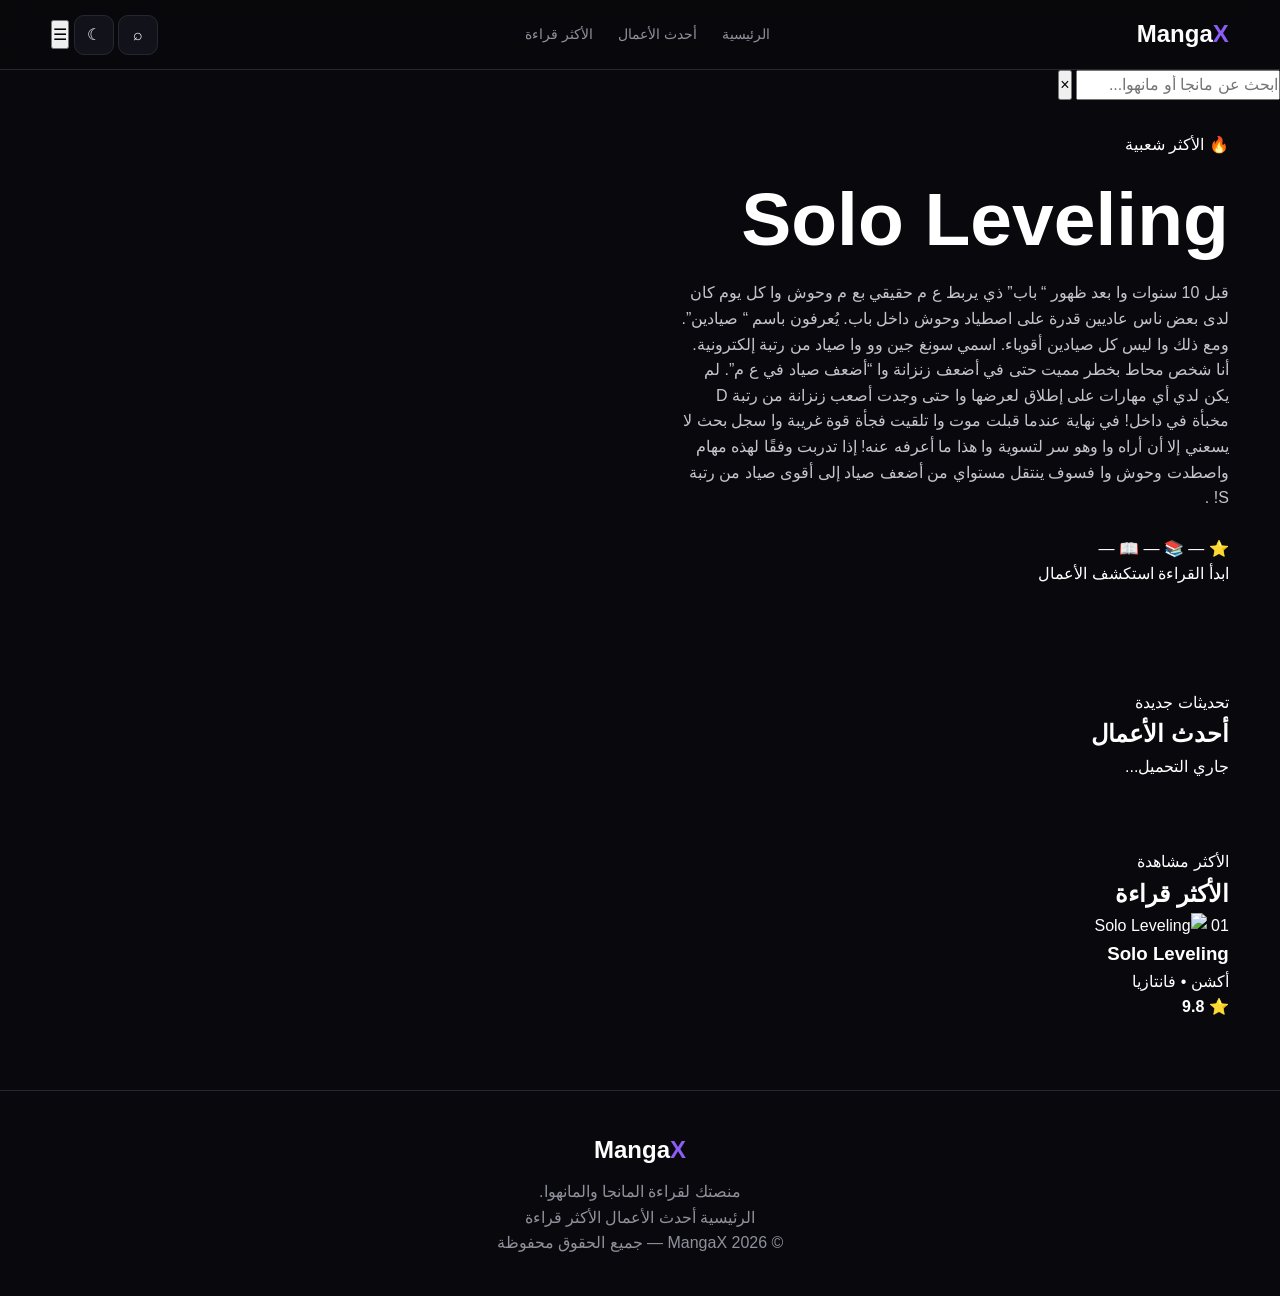
==== commit 1e68e96a: "Update index.html" ====
--- a/index.html
+++ b/index.html
@@ -2,612 +2,260 @@
 <html lang="ar" dir="rtl">
 
 <head>
-
     <meta charset="UTF-8">
-
-    <meta
-        name="viewport"
-        content="width=device-width, initial-scale=1.0">
-
-    <meta
-        name="theme-color"
-        content="#8b5cf6">
-
-    <title>MangaX - عالم المانجا</title>
-
-    <link
-        rel="stylesheet"
-        href="style.css">
-
+    <meta name="viewport" content="width=device-width, initial-scale=1.0">
+
+    <meta name="theme-color" content="#0b0b10">
+
+    <title>MangaX - عالم المانجا والمانهوا</title>
+
+    <link rel="stylesheet" href="style.css">
 </head>
 
-
 <body>
 
-
-<!-- =====================================================
-     HEADER
-===================================================== -->
-
 <header class="header">
 
     <div class="header-inner">
 
-
-        <!-- LOGO -->
-
-        <a
-            href="index.html"
-            class="logo">
-
+        <a href="index.html" class="logo">
             Manga<span>X</span>
-
         </a>
 
-
-        <!-- NAVIGATION -->
-
         <nav class="navigation">
-
-            <a
-                href="#home"
-                class="active">
-
-                الرئيسية
-
-            </a>
-
-
-            <a href="#latest">
-
-                الأحدث
-
-            </a>
-
-
-            <a href="#popular">
-
-                الأكثر قراءة
-
-            </a>
-
+            <a href="#home">الرئيسية</a>
+            <a href="#latest">أحدث الأعمال</a>
+            <a href="#popular">الأكثر قراءة</a>
         </nav>
 
-
-        <!-- HEADER ACTIONS -->
-
         <div class="header-actions">
 
-
-            <button
-                class="icon-btn"
-                id="themeBtn"
-                type="button"
-                title="تغيير المظهر">
-
+            <button class="icon-btn" id="searchToggle" aria-label="البحث">
+                ⌕
+            </button>
+
+            <button class="icon-btn" id="themeBtn" aria-label="تغيير المظهر">
                 ☾
-
             </button>
 
-
-            <button
-                class="icon-btn"
-                id="searchToggle"
-                type="button"
-                title="البحث">
-
-                ⌕
-
+            <button class="menu-btn" id="menuBtn" aria-label="القائمة">
+                ☰
             </button>
 
-
-            <button
-                class="menu-btn"
-                id="menuBtn"
-                type="button"
-                aria-label="القائمة">
-
-                ☰
-
-            </button>
-
-
-        </div>
-
+        </div>
 
     </div>
 
 </header>
 
 
-
-<!-- =====================================================
-     SEARCH PANEL
-===================================================== -->
-
-<div
-    class="search-panel"
-    id="searchPanel">
-
+<!-- SEARCH -->
+
+<div class="search-panel" id="searchPanel">
 
     <div class="search-container">
 
-
         <input
-            type="search"
+            type="text"
             id="searchInput"
             placeholder="ابحث عن مانجا أو مانهوا..."
-            autocomplete="off">
-
-
-        <button
-            id="clearSearch"
-            type="button"
-            aria-label="مسح البحث">
-
+            autocomplete="off"
+        >
+
+        <button id="clearSearch">
             ×
-
         </button>
 
-
-    </div>
-
+    </div>
 
 </div>
 
 
-
-<!-- =====================================================
-     MAIN
-===================================================== -->
-
 <main>
 
-
-
-<!-- =====================================================
-     HERO
-===================================================== -->
-
-<section
-    class="hero"
-    id="home">
-
-
-    <!-- الخلفية يتم تغييرها من script.js -->
-
-    <div
-        class="hero-background"
-        id="heroBackground">
-    </div>
-
-
-
-    <div
-        class="hero-content"
-        id="heroContent">
-
-
-        <!-- BADGE -->
-
-        <div class="hero-badge">
-
-            🔥 الأكثر شعبية هذا الأسبوع
-
-        </div>
-
-
-
-        <!-- TITLE -->
-
-        <h1 id="heroTitle">
-
-            جاري التحميل...
-
-        </h1>
-
-
-
-        <!-- DESCRIPTION -->
-
-        <p id="heroDescription">
-
-            جاري تحميل معلومات العمل...
-
-        </p>
-
-
-
-        <!-- INFORMATION -->
+    <!-- HERO -->
+
+    <section class="hero" id="home">
+
+        <div class="hero-background"></div>
+
+        <div class="hero-overlay"></div>
+
+        <div class="hero-content">
+
+            <span class="hero-badge">
+                🔥 الأكثر شعبية
+            </span>
+
+            <h1 id="heroTitle">
+                MangaX
+            </h1>
+
+            <p id="heroDescription">
+                اقرأ أحدث المانجا والمانهوا بسهولة.
+            </p>
+
+            <div class="hero-info">
+
+                <span id="heroRating">
+                    ⭐ —
+                </span>
+
+                <span id="heroChapter">
+                    📚 —
+                </span>
+
+                <span id="heroType">
+                    📖 —
+                </span>
+
+            </div>
+
+            <div class="hero-buttons">
+
+                <a
+                    href="#latest"
+                    class="btn primary">
+                    ابدأ القراءة
+                </a>
+
+                <a
+                    href="#latest"
+                    class="btn secondary">
+                    استكشف الأعمال
+                </a>
+
+            </div>
+
+        </div>
+
+    </section>
+
+
+    <!-- LATEST -->
+
+    <section class="section" id="latest">
+
+        <div class="section-heading">
+
+            <div>
+
+                <span class="small-title">
+                    تحديثات جديدة
+                </span>
+
+                <h2>
+                    أحدث الأعمال
+                </h2>
+
+            </div>
+
+            <span class="manga-count" id="mangaCount">
+                جاري التحميل...
+            </span>
+
+        </div>
+
 
         <div
-            class="hero-info"
-            id="heroInfo">
-
-
-            <span>
-
-                ⭐ -
-
-            </span>
-
-
-            <span>
-
-                📚 -
-
-            </span>
-
-
-            <span>
-
-                📖 -
-
-            </span>
-
-
-        </div>
-
-
-
-        <!-- BUTTONS -->
-
-        <div class="hero-buttons">
-
-
-            <a
-                href="#"
-                id="heroReadButton"
-                class="btn primary">
-
-                ▶ ابدأ القراءة
-
+            class="manga-grid"
+            id="mangaGrid">
+        </div>
+
+
+        <div
+            class="no-results"
+            id="noResults"
+            hidden>
+
+            <div class="no-results-icon">
+                🔍
+            </div>
+
+            <h3>
+                لم نجد أي نتائج
+            </h3>
+
+            <p>
+                جرّب البحث باسم عمل آخر.
+            </p>
+
+        </div>
+
+    </section>
+
+
+    <!-- POPULAR -->
+
+    <section class="section" id="popular">
+
+        <div class="section-heading">
+
+            <div>
+
+                <span class="small-title">
+                    الأكثر مشاهدة
+                </span>
+
+                <h2>
+                    الأكثر قراءة
+                </h2>
+
+            </div>
+
+        </div>
+
+
+        <div
+            class="popular-list"
+            id="popularList">
+
+            <div class="loading">
+                جاري التحميل...
+            </div>
+
+        </div>
+
+    </section>
+
+</main>
+
+
+<footer>
+
+    <div class="footer-inner">
+
+        <div>
+
+            <div class="logo">
+                Manga<span>X</span>
+            </div>
+
+            <p>
+                منصتك لقراءة المانجا والمانهوا.
+            </p>
+
+        </div>
+
+
+        <div class="footer-links">
+
+            <a href="#home">
+                الرئيسية
             </a>
 
-
-            <a
-                href="#latest"
-                class="btn secondary">
-
-                استكشف المزيد
-
+            <a href="#latest">
+                أحدث الأعمال
             </a>
 
-
-        </div>
-
-
-    </div>
-
-
-</section>
-
-
-
-<!-- =====================================================
-     LATEST SECTION
-===================================================== -->
-
-<section
-    class="section"
-    id="latest">
-
-
-    <!-- SECTION HEADING -->
-
-    <div class="section-heading">
-
-
-        <div>
-
-            <span class="small-title">
-
-                تحديثات جديدة
-
-            </span>
-
-
-            <h2>
-
-                أحدث الأعمال
-
-            </h2>
-
-        </div>
-
-
-        <span
-            class="manga-count"
-            id="mangaCount">
-
-            جاري التحميل...
-
-        </span>
-
-
-    </div>
-
-
-
-    <!-- =================================================
-         MANGA
-    ================================================== -->
-
-    <div class="content-title">
-
-
-        <div>
-
-            <span class="small-title">
-
-                Japanese Comics
-
-            </span>
-
-
-            <h3>
-
-                Manga
-
-            </h3>
-
-        </div>
-
-
-    </div>
-
-
-
-    <!-- الأعمال يتم وضعها هنا بواسطة script.js -->
-
-    <div
-        class="manga-grid"
-        id="mangaGrid">
-
-
-        <div class="loading">
-
-            جاري تحميل المانجا...
-
-        </div>
-
-
-    </div>
-
-
-
-    <!-- =================================================
-         MANHWA
-    ================================================== -->
-
-    <div
-        class="content-title manhwa-title">
-
-
-        <div>
-
-            <span class="small-title">
-
-                Korean Comics
-
-            </span>
-
-
-            <h3>
-
-                Manhwa
-
-            </h3>
-
-        </div>
-
-
-    </div>
-
-
-
-    <!-- الأعمال يتم وضعها هنا بواسطة script.js -->
-
-    <div
-        class="manga-grid"
-        id="manhwaGrid">
-
-
-        <div class="loading">
-
-            جاري تحميل المانهوا...
-
-        </div>
-
-
-    </div>
-
-
-
-    <!-- =================================================
-         NO RESULTS
-    ================================================== -->
-
-    <div
-        class="no-results"
-        id="noResults"
-        style="display: none;">
-
-
-        <div class="no-results-icon">
-
-            🔍
-
-        </div>
-
-
-        <h3>
-
-            لم نجد أي نتائج
-
-        </h3>
-
-
-        <p>
-
-            جرّب البحث باسم مانجا أو مانهوا آخر.
-
-        </p>
-
-
-    </div>
-
-
-</section>
-
-
-
-<!-- =====================================================
-     POPULAR SECTION
-===================================================== -->
-
-<section
-    class="section"
-    id="popular">
-
-
-    <!-- SECTION HEADING -->
-
-    <div class="section-heading">
-
-
-        <div>
-
-            <span class="small-title">
-
-                الأكثر مشاهدة
-
-            </span>
-
-
-            <h2>
-
+            <a href="#popular">
                 الأكثر قراءة
-
-            </h2>
-
-        </div>
-
-
-    </div>
-
-
-
-    <!-- =================================================
-         POPULAR LIST
-    ================================================== -->
-
-    <div
-        class="popular-list"
-        id="popularList">
-
-
-        <!-- يتم إنشاء القائمة بواسطة script.js -->
-
-        <div class="loading">
-
-            جاري تحميل الأعمال...
-
-        </div>
-
-
-    </div>
-
-
-</section>
-
-
-
-</main>
-
-
-
-<!-- =====================================================
-     FOOTER
-===================================================== -->
-
-<footer>
-
-
-    <div class="footer-inner">
-
-
-        <!-- FOOTER BRAND -->
-
-        <div class="footer-brand">
-
-
-            <div class="logo">
-
-                Manga<span>X</span>
-
-            </div>
-
-
-            <p>
-
-                منصتك لقراءة المانجا والمانهوا.
-
-            </p>
-
-
-        </div>
-
-
-
-        <!-- FOOTER LINKS -->
-
-        <div class="footer-links">
-
-
-            <a href="#home">
-
-                الرئيسية
-
             </a>
 
-
-            <a href="#latest">
-
-                الأحدث
-
-            </a>
-
-
-            <a href="#popular">
-
-                الأكثر قراءة
-
-            </a>
-
-
-            <a href="#">
-
-                الخصوصية
-
-            </a>
-
-
-            <a href="#">
-
-                تواصل معنا
-
-            </a>
-
-
-        </div>
-
-
-    </div>
-
-
-
-    <!-- COPYRIGHT -->
+        </div>
+
+    </div>
+
 
     <div class="copyright">
 
@@ -615,18 +263,10 @@
 
     </div>
 
-
 </footer>
 
 
-
-<!-- =====================================================
-     JAVASCRIPT
-===================================================== -->
-
 <script src="script.js"></script>
 
-
 </body>
-
 </html>
